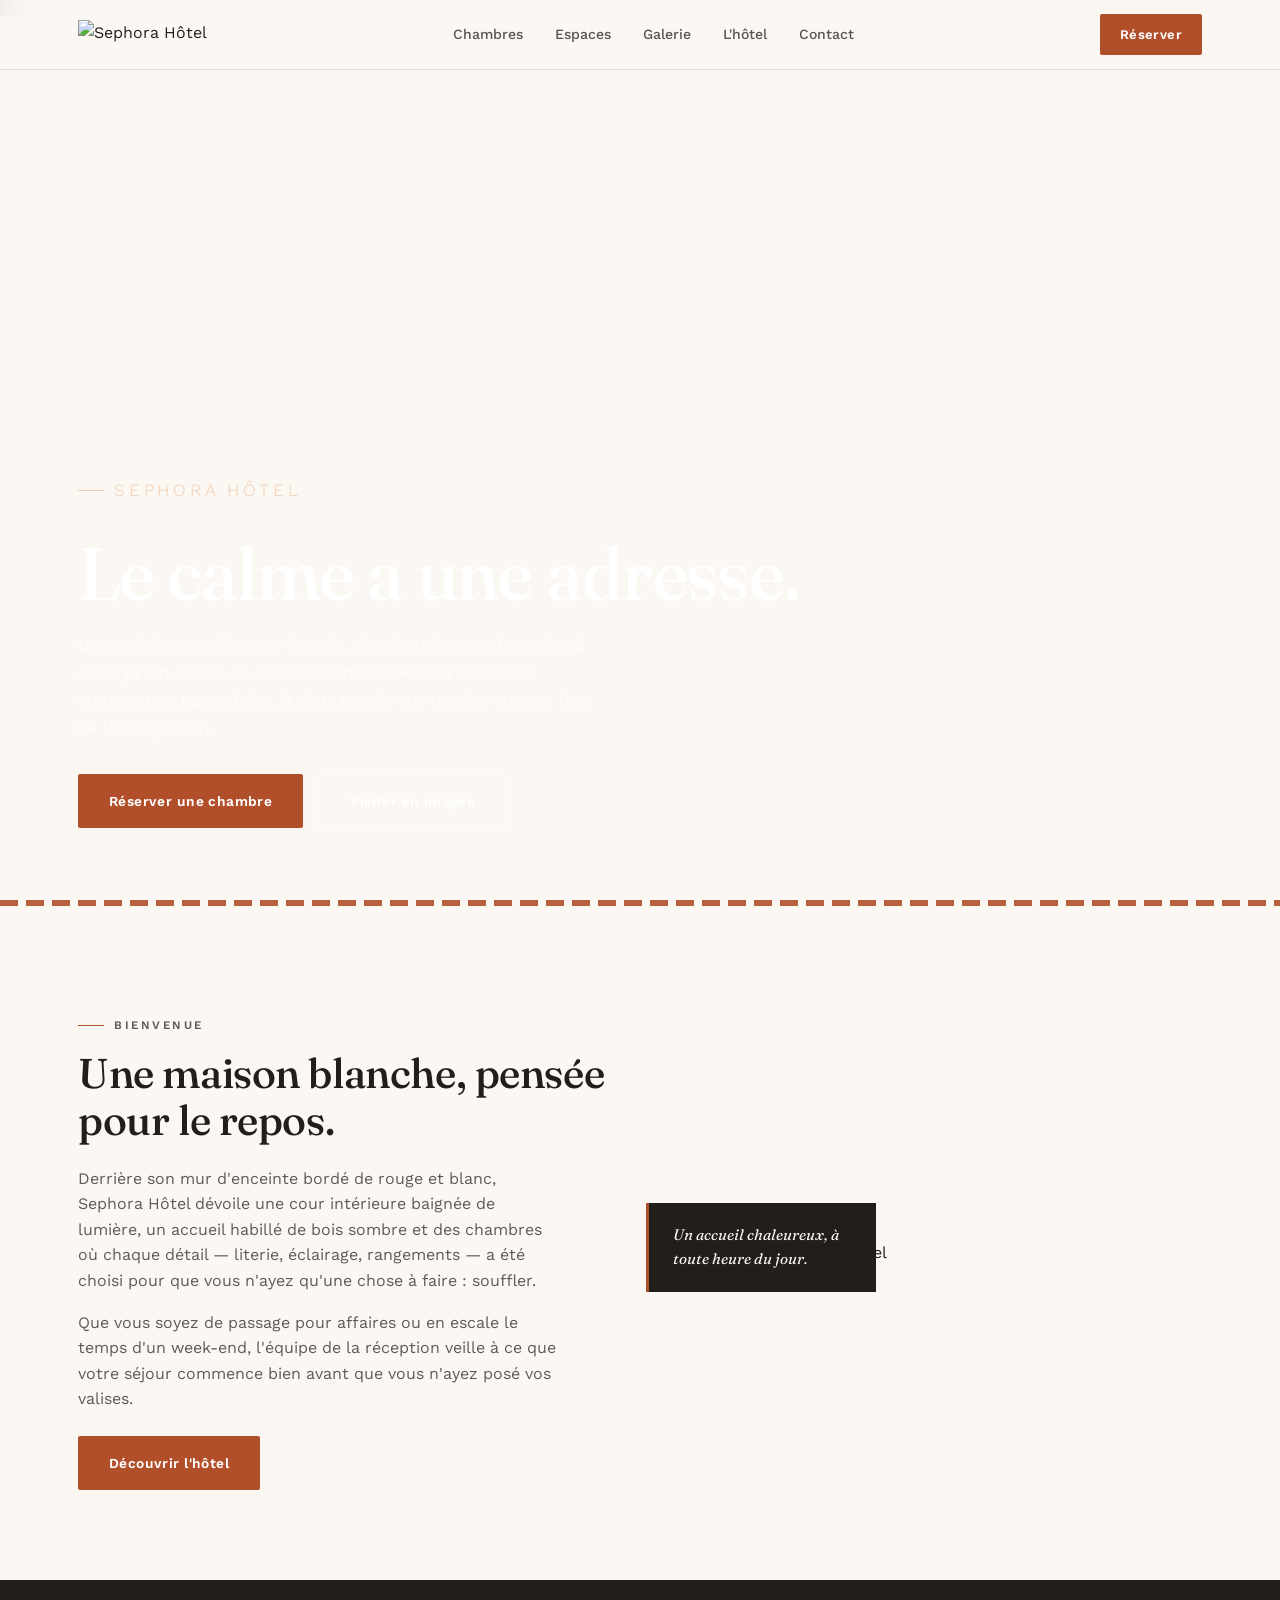
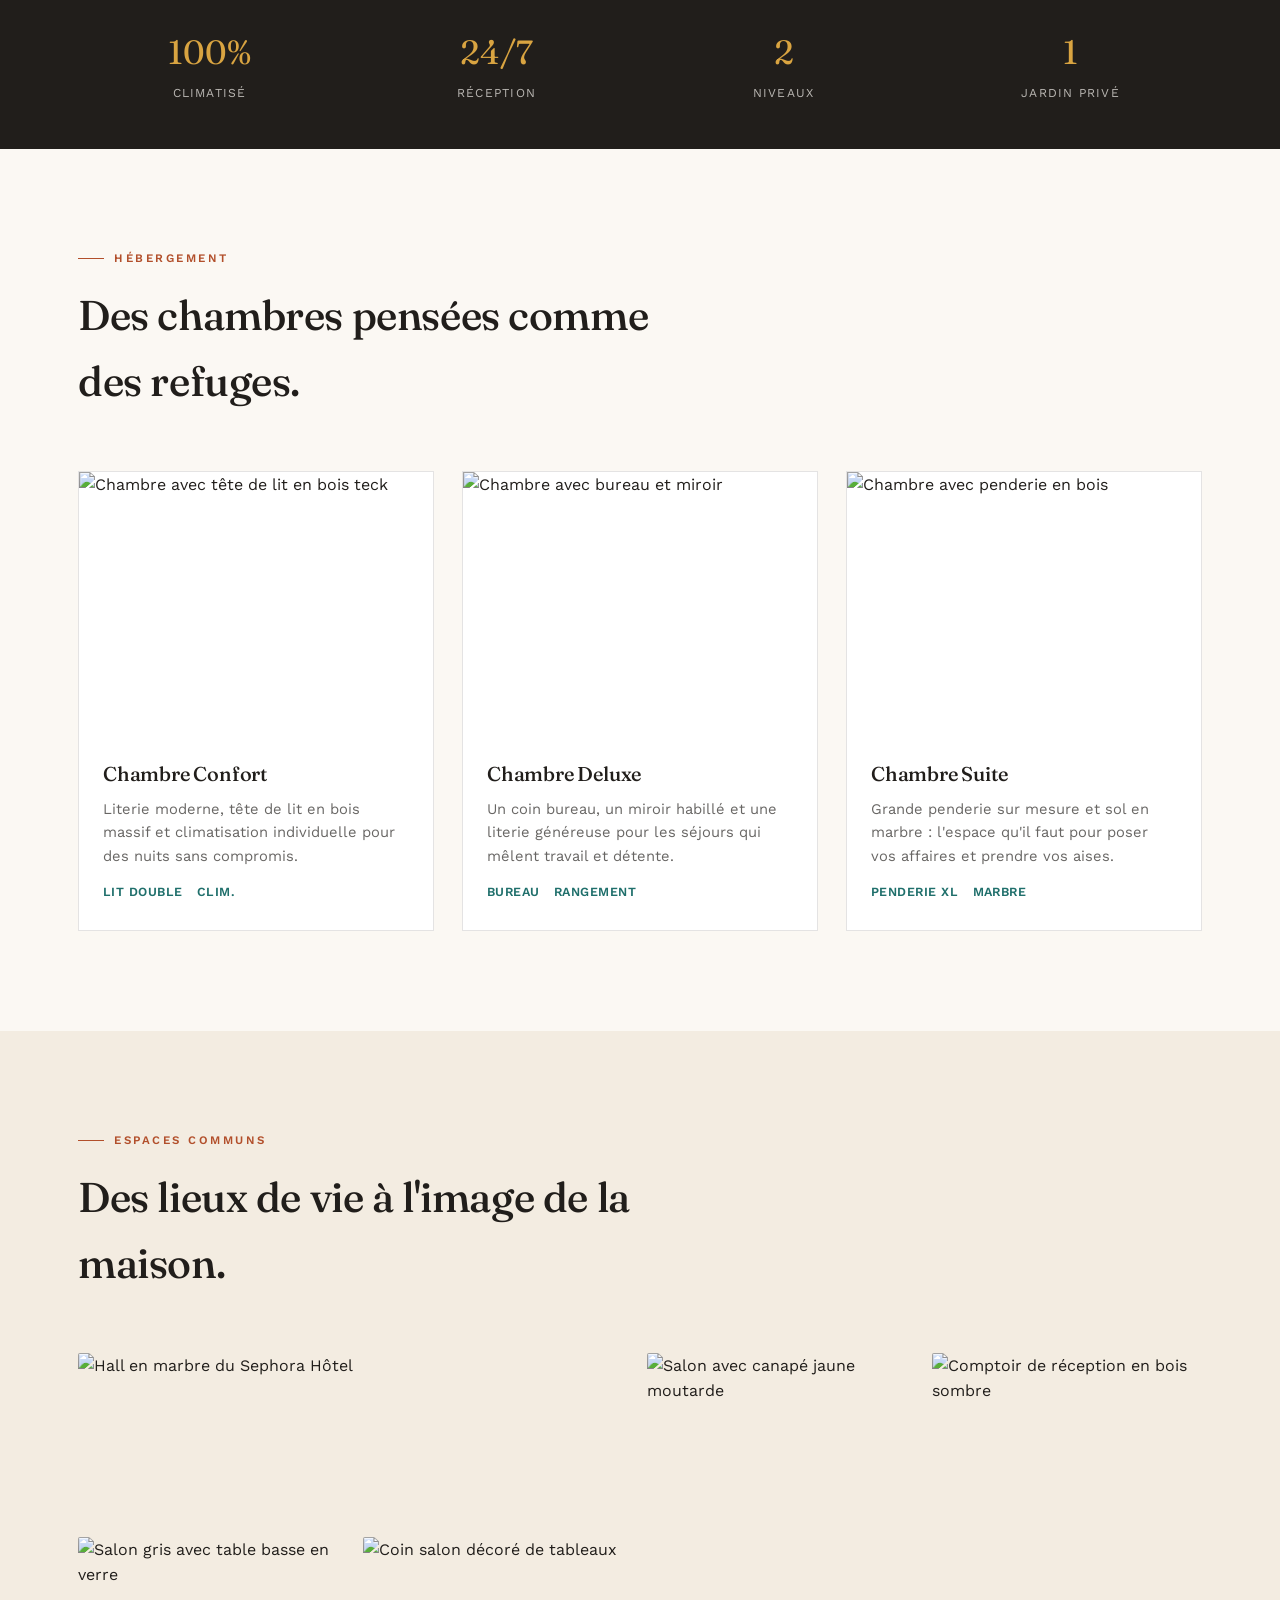
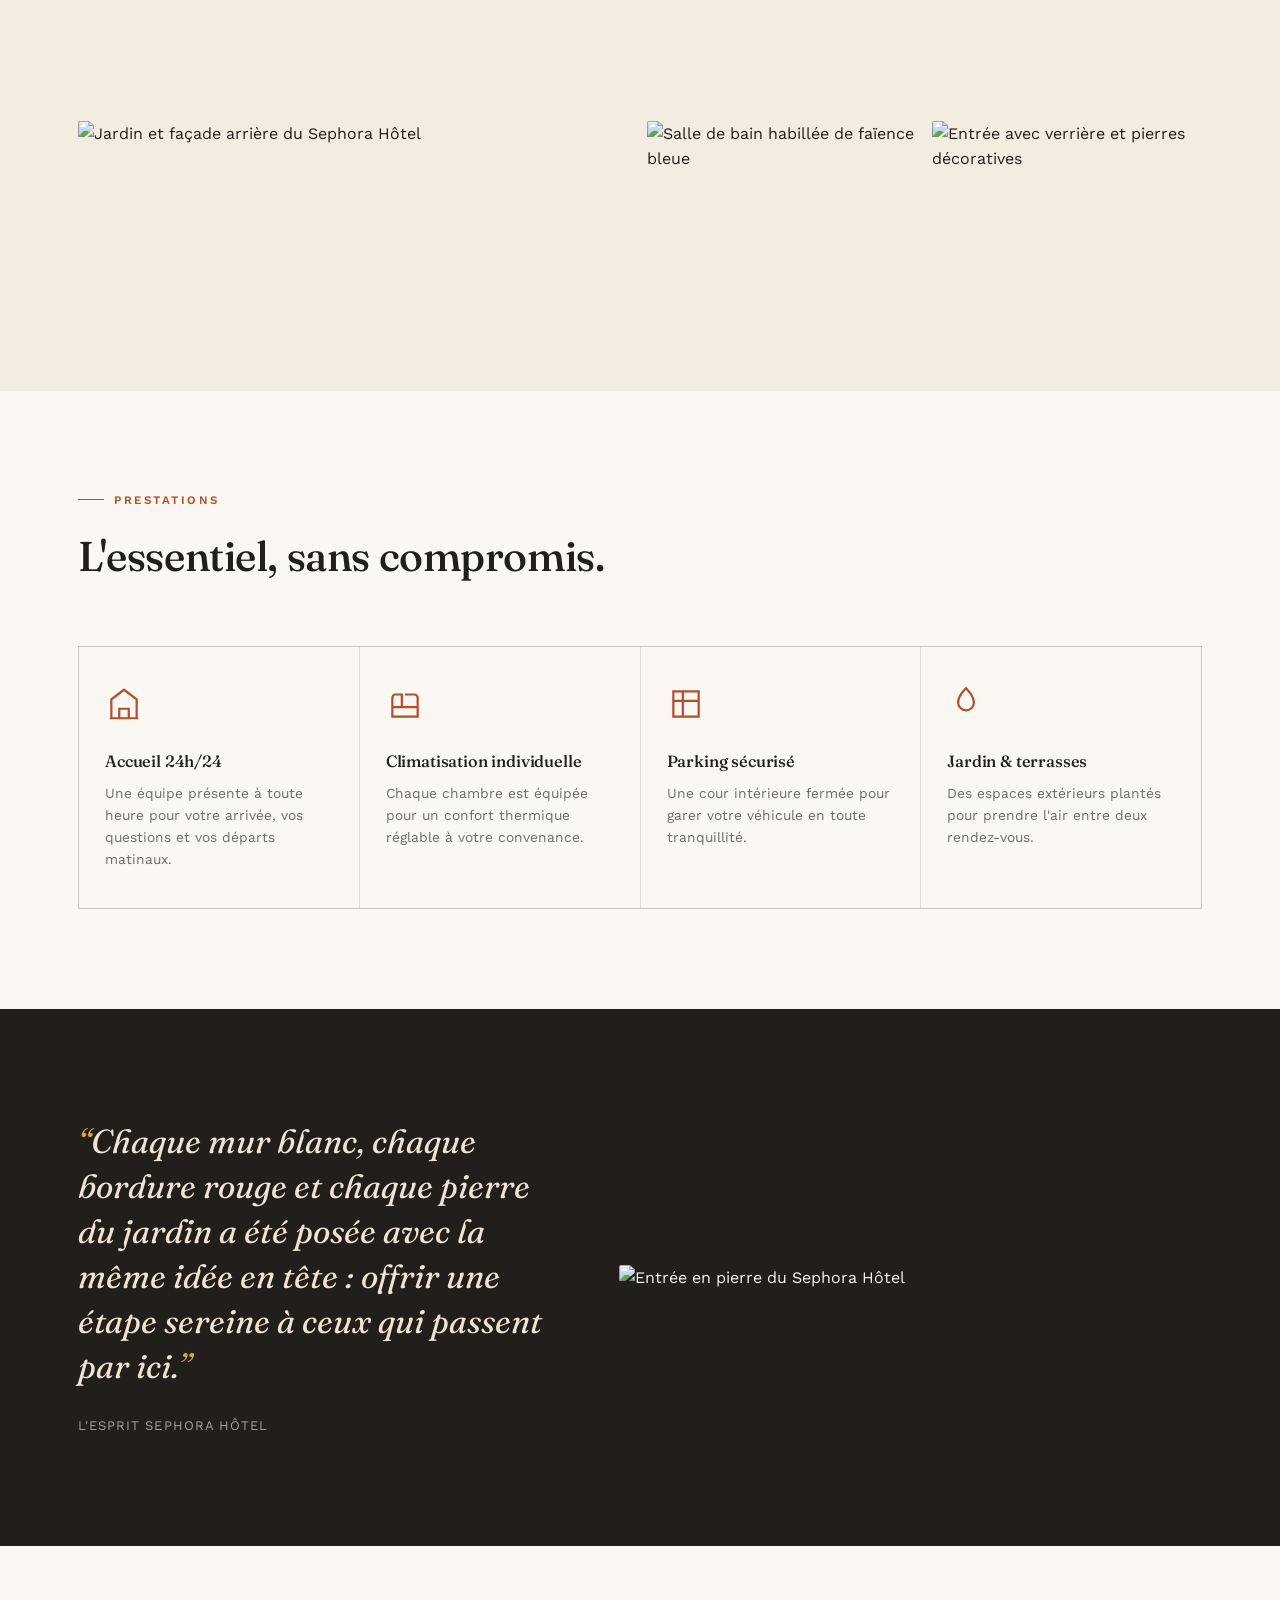
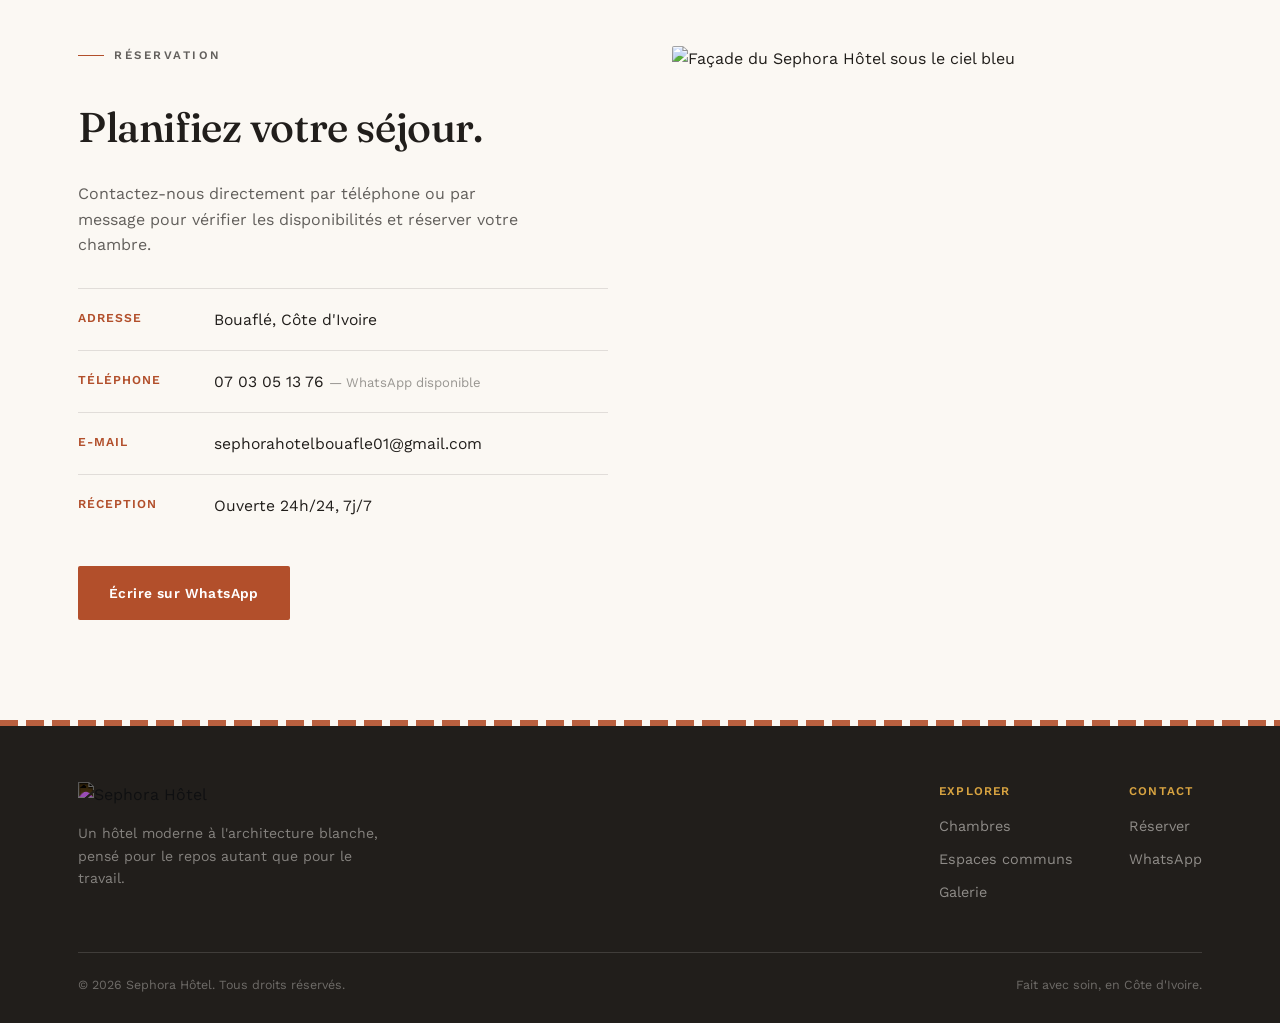
==== index.html @ cec67704 "Add files via upload" ====
<!DOCTYPE html>
<html lang="fr">
<head>
<meta charset="UTF-8">
<meta name="viewport" content="width=device-width, initial-scale=1.0">
<title>Sephora Hôtel — Un havre de calme en Côte d'Ivoire</title>
<meta name="description" content="Sephora Hôtel : chambres confortables, espaces communs élégants et jardin paisible. Réservez votre séjour dans un cadre moderne et chaleureux.">
<link rel="preconnect" href="https://fonts.googleapis.com">
<link rel="preconnect" href="https://fonts.gstatic.com" crossorigin>
<link href="https://fonts.googleapis.com/css2?family=Fraunces:ital,opsz,wght@0,9..144,400;0,9..144,500;0,9..144,600;1,9..144,500&family=Work+Sans:wght@300;400;500;600&display=swap" rel="stylesheet">
<style>
  :root{
    --cream:#FBF8F3;
    --ink:#211E1B;
    --brick:#B24F2B;
    --brick-dark:#8F3E20;
    --teak:#9C6B3E;
    --teal:#1F6F6B;
    --gold:#D9A441;
    --line:rgba(33,30,27,0.12);
    --max:1180px;
  }
  *{box-sizing:border-box;margin:0;padding:0;}
  html{scroll-behavior:smooth;}
  body{
    font-family:'Work Sans',sans-serif;
    background:var(--cream);
    color:var(--ink);
    font-weight:400;
    line-height:1.6;
    -webkit-font-smoothing:antialiased;
  }
  img{max-width:100%;display:block;}
  h1,h2,h3,.serif{
    font-family:'Fraunces',serif;
    font-weight:500;
    letter-spacing:-0.01em;
  }
  a{color:inherit;text-decoration:none;}
  .wrap{max-width:var(--max);margin:0 auto;padding:0 28px;}
  .eyebrow{
    font-size:0.72rem;
    letter-spacing:0.22em;
    text-transform:uppercase;
    color:var(--brick);
    font-weight:600;
    display:flex;
    align-items:center;
    gap:10px;
  }
  .eyebrow::before{
    content:"";
    width:26px;height:1px;background:var(--brick);
    display:inline-block;
  }

  /* Curb stripe motif — echoes the red/white bordered pathways on the property */
  .curb-rule{
    height:6px;
    background:repeating-linear-gradient(90deg,var(--brick) 0 18px, var(--cream) 18px 22px, transparent 22px 26px);
    opacity:0.9;
  }

  /* ---------- NAV ---------- */
  header{
    position:fixed;top:0;left:0;right:0;z-index:100;
    background:rgba(251,248,243,0.92);
    backdrop-filter:blur(8px);
    border-bottom:1px solid var(--line);
  }
  nav{
    max-width:var(--max);margin:0 auto;padding:14px 28px;
    display:flex;align-items:center;justify-content:space-between;
  }
  .logo-mark{height:30px;}
  .nav-links{display:flex;gap:32px;font-size:0.88rem;font-weight:500;}
  .nav-links a{opacity:0.75;transition:opacity .2s;}
  .nav-links a:hover{opacity:1;}
  .nav-cta{
    background:var(--brick);color:#fff;padding:10px 20px;
    border-radius:2px;font-size:0.82rem;font-weight:600;
    letter-spacing:0.03em;
  }
  .nav-toggle{display:none;background:none;border:none;font-size:1.6rem;color:var(--ink);cursor:pointer;}

  /* ---------- HERO ---------- */
  .hero{
    position:relative;
    height:100vh;
    min-height:640px;
    display:flex;
    align-items:flex-end;
    color:#fff;
    overflow:hidden;
  }
  .hero img{
    position:absolute;inset:0;width:100%;height:100%;object-fit:cover;
    filter:brightness(0.62);
  }
  .hero-content{
    position:relative;z-index:2;
    max-width:var(--max);margin:0 auto;padding:0 28px 72px;
    width:100%;
  }
  .hero .eyebrow{color:#F1C9A8;}
  .hero .eyebrow::before{background:#F1C9A8;}
  .hero h1{
    font-size:clamp(2.6rem,6vw,4.6rem);
    line-height:1.02;
    margin:18px 0 20px;
    max-width:820px;
  }
  .hero p{
    font-size:1.08rem;
    max-width:520px;
    opacity:0.92;
    margin-bottom:32px;
    font-weight:300;
  }
  .hero-actions{display:flex;gap:16px;flex-wrap:wrap;}
  .btn{
    display:inline-block;padding:15px 30px;
    font-size:0.86rem;font-weight:600;letter-spacing:0.03em;
    border-radius:2px;transition:all .25s;
    border:1px solid transparent;
  }
  .btn-primary{background:var(--brick);color:#fff;}
  .btn-primary:hover{background:var(--brick-dark);}
  .btn-ghost{border-color:rgba(255,255,255,0.55);color:#fff;}
  .btn-ghost:hover{background:rgba(255,255,255,0.12);}

  /* ---------- INTRO ---------- */
  .intro{
    padding:110px 0 90px;
  }
  .intro-grid{
    display:grid;grid-template-columns:1fr 1fr;gap:64px;align-items:center;
  }
  .intro h2{font-size:clamp(1.9rem,3.4vw,2.6rem);margin:16px 0 22px;line-height:1.12;}
  .intro p{color:rgba(33,30,27,0.72);margin-bottom:16px;max-width:480px;}
  .intro-figure{position:relative;}
  .intro-figure img{border-radius:2px;}
  .intro-figure .tag{
    position:absolute;bottom:-26px;left:-26px;
    background:var(--ink);color:var(--cream);
    padding:20px 24px;max-width:230px;
    font-family:'Fraunces',serif;font-size:0.95rem;font-style:italic;
    border-left:3px solid var(--brick);
  }

  /* ---------- STATS STRIP ---------- */
  .stats{
    background:var(--ink);color:var(--cream);
    padding:46px 0;
  }
  .stats-grid{
    display:grid;grid-template-columns:repeat(4,1fr);gap:24px;text-align:center;
  }
  .stats-grid div .num{
    font-family:'Fraunces',serif;font-size:2.1rem;color:var(--gold);
  }
  .stats-grid div .lbl{
    font-size:0.76rem;letter-spacing:0.1em;text-transform:uppercase;
    opacity:0.7;margin-top:4px;
  }

  /* ---------- SECTION HEADS ---------- */
  .section{padding:100px 0;}
  .section-head{
    max-width:640px;margin-bottom:56px;
  }
  .section-head h2{
    font-size:clamp(1.9rem,3.4vw,2.6rem);
    margin-top:14px;
  }
  .section-alt{background:#F3ECE1;}

  /* ---------- ROOMS ---------- */
  .room-cards{
    display:grid;grid-template-columns:repeat(3,1fr);gap:28px;
  }
  .room-card{
    background:#fff;
    border:1px solid var(--line);
  }
  .room-card figure{overflow:hidden;height:260px;}
  .room-card img{width:100%;height:100%;object-fit:cover;transition:transform .5s;}
  .room-card:hover img{transform:scale(1.06);}
  .room-card .body{padding:26px 24px 28px;}
  .room-card h3{font-size:1.25rem;margin-bottom:8px;}
  .room-card p{font-size:0.92rem;color:rgba(33,30,27,0.68);margin-bottom:14px;}
  .room-card .meta{
    display:flex;gap:14px;font-size:0.78rem;letter-spacing:0.04em;
    text-transform:uppercase;color:var(--teal);font-weight:600;
  }

  /* ---------- GALLERY (masonry-ish) ---------- */
  .gallery{
    display:grid;
    grid-template-columns:repeat(4,1fr);
    grid-auto-rows:170px;
    gap:14px;
  }
  .gallery a{display:block;height:100%;overflow:hidden;border-radius:2px;}
  .gallery img{width:100%;height:100%;object-fit:cover;transition:transform .5s;}
  .gallery a:hover img{transform:scale(1.08);}
  .g-tall{grid-row:span 2;}
  .g-wide{grid-column:span 2;}

  /* ---------- AMENITIES ---------- */
  .amenities{
    display:grid;grid-template-columns:repeat(4,1fr);gap:1px;
    background:var(--line);
    border:1px solid var(--line);
  }
  .amenity{
    background:var(--cream);
    padding:38px 26px;
  }
  .amenity .icon{
    width:38px;height:38px;margin-bottom:18px;
    stroke:var(--brick);fill:none;stroke-width:1.4;
  }
  .amenity h3{font-size:1.02rem;margin-bottom:8px;font-weight:500;}
  .amenity p{font-size:0.86rem;color:rgba(33,30,27,0.65);}

  /* ---------- QUOTE / STORY ---------- */
  .story{
    padding:110px 0;
    background:var(--ink);
    color:var(--cream);
  }
  .story-grid{
    display:grid;grid-template-columns:0.9fr 1.1fr;gap:64px;align-items:center;
  }
  .story blockquote{
    font-family:'Fraunces',serif;font-style:italic;
    font-size:clamp(1.5rem,2.6vw,2.1rem);line-height:1.35;
    color:#F1E3D3;
  }
  .story blockquote::before{content:"“";color:var(--gold);}
  .story blockquote::after{content:"”";color:var(--gold);}
  .story figure img{border-radius:2px;}
  .story cite{
    display:block;margin-top:26px;font-style:normal;
    font-family:'Work Sans',sans-serif;font-size:0.82rem;
    letter-spacing:0.08em;text-transform:uppercase;opacity:0.6;
  }

  /* ---------- LOCATION / CONTACT ---------- */
  .contact{
    display:grid;grid-template-columns:1fr 1fr;gap:64px;
  }
  .contact-info h2{font-size:clamp(1.9rem,3.4vw,2.6rem);margin:14px 0 20px;}
  .contact-info p{color:rgba(33,30,27,0.7);margin-bottom:30px;max-width:440px;}
  .info-row{
    display:flex;gap:16px;padding:18px 0;border-top:1px solid var(--line);
  }
  .info-row:last-child{border-bottom:1px solid var(--line);}
  .info-row .k{
    width:120px;flex-shrink:0;font-size:0.76rem;letter-spacing:0.08em;
    text-transform:uppercase;color:var(--brick);font-weight:600;padding-top:2px;
  }
  .info-row .v{font-size:0.98rem;}
  .info-row .v .muted{color:rgba(33,30,27,0.45);font-size:0.82rem;}
  .contact-figure{position:relative;}
  .contact-figure img{border-radius:2px;height:100%;object-fit:cover;}

  /* ---------- FOOTER ---------- */
  footer{
    background:var(--ink);color:rgba(251,248,243,0.7);
    padding:56px 0 28px;
  }
  .footer-top{
    display:flex;justify-content:space-between;align-items:flex-start;
    flex-wrap:wrap;gap:30px;padding-bottom:38px;border-bottom:1px solid rgba(251,248,243,0.14);
  }
  .footer-top .logo-mark{height:26px;filter:invert(1);opacity:0.9;margin-bottom:14px;}
  .footer-top p{max-width:300px;font-size:0.88rem;opacity:0.65;}
  .footer-links{display:flex;gap:56px;flex-wrap:wrap;}
  .footer-links h4{
    font-size:0.74rem;letter-spacing:0.1em;text-transform:uppercase;
    color:var(--gold);margin-bottom:14px;font-weight:600;
  }
  .footer-links a{display:block;font-size:0.9rem;opacity:0.72;margin-bottom:10px;}
  .footer-bottom{
    display:flex;justify-content:space-between;padding-top:22px;
    font-size:0.78rem;opacity:0.5;flex-wrap:wrap;gap:10px;
  }

  /* ---------- RESPONSIVE ---------- */
  @media (max-width:900px){
    .nav-links{display:none;}
    .nav-toggle{display:block;}
    .intro-grid,.story-grid,.contact{grid-template-columns:1fr;}
    .intro-figure{order:-1;}
    .stats-grid{grid-template-columns:repeat(2,1fr);row-gap:28px;}
    .room-cards{grid-template-columns:1fr;}
    .amenities{grid-template-columns:repeat(2,1fr);}
    .gallery{grid-template-columns:repeat(2,1fr);grid-auto-rows:150px;}
    .g-wide{grid-column:span 2;}
    .intro-figure .tag{position:static;margin-top:16px;max-width:100%;}
    .section{padding:70px 0;}
    .intro{padding:80px 0 60px;}
  }
  @media (max-width:520px){
    .hero{min-height:560px;}
    .hero-content{padding-bottom:48px;}
    .footer-top{flex-direction:column;}
  }
</style>
</head>
<body>

<header>
  <nav>
    <a href="#top"><img src="images/logo.png" alt="Sephora Hôtel" class="logo-mark"></a>
    <div class="nav-links">
      <a href="#chambres">Chambres</a>
      <a href="#espaces">Espaces</a>
      <a href="#galerie">Galerie</a>
      <a href="#hotel">L'hôtel</a>
      <a href="#contact">Contact</a>
    </div>
    <a href="#contact" class="nav-cta">Réserver</a>
  </nav>
</header>

<div id="top"></div>

<!-- HERO -->
<section class="hero">
  <img src="images/hero-facade.jpg" alt="Façade du Sephora Hôtel">
  <div class="hero-content">
    <p class="eyebrow">Sephora Hôtel</p>
    <h1>Le calme a une adresse.</h1>
    <p>Une architecture blanche épurée, des chambres en bois chaud et un jardin planté de cactus : Sephora Hôtel a été pensé comme une parenthèse, à deux pas de vos rendez-vous et loin de leur agitation.</p>
    <div class="hero-actions">
      <a href="#contact" class="btn btn-primary">Réserver une chambre</a>
      <a href="#galerie" class="btn btn-ghost">Visiter en images</a>
    </div>
  </div>
</section>
<div class="curb-rule"></div>

<!-- INTRO -->
<section class="intro">
  <div class="wrap intro-grid">
    <div>
      <p class="eyebrow">Bienvenue</p>
      <h2>Une maison blanche, pensée pour le repos.</h2>
      <p>Derrière son mur d'enceinte bordé de rouge et blanc, Sephora Hôtel dévoile une cour intérieure baignée de lumière, un accueil habillé de bois sombre et des chambres où chaque détail — literie, éclairage, rangements — a été choisi pour que vous n'ayez qu'une chose à faire : souffler.</p>
      <p>Que vous soyez de passage pour affaires ou en escale le temps d'un week-end, l'équipe de la réception veille à ce que votre séjour commence bien avant que vous n'ayez posé vos valises.</p>
      <a href="#hotel" class="btn btn-primary" style="margin-top:8px;">Découvrir l'hôtel</a>
    </div>
    <div class="intro-figure">
      <img src="images/reception-clocks.jpg" alt="Accueil du Sephora Hôtel">
      <div class="tag">Un accueil chaleureux, à toute heure du jour.</div>
    </div>
  </div>
</section>

<!-- STATS -->
<div class="stats">
  <div class="wrap stats-grid">
    <div><div class="num">100%</div><div class="lbl">Climatisé</div></div>
    <div><div class="num">24/7</div><div class="lbl">Réception</div></div>
    <div><div class="num">2</div><div class="lbl">Niveaux</div></div>
    <div><div class="num">1</div><div class="lbl">Jardin privé</div></div>
  </div>
</div>

<!-- ROOMS -->
<section class="section" id="chambres">
  <div class="wrap">
    <div class="section-head">
      <p class="eyebrow">Hébergement</p>
      <h2>Des chambres pensées comme des refuges.</h2>
    </div>
    <div class="room-cards">
      <div class="room-card">
        <figure><img src="images/room-bed-teak.jpg" alt="Chambre avec tête de lit en bois teck"></figure>
        <div class="body">
          <h3>Chambre Confort</h3>
          <p>Literie moderne, tête de lit en bois massif et climatisation individuelle pour des nuits sans compromis.</p>
          <div class="meta"><span>Lit double</span><span>Clim.</span></div>
        </div>
      </div>
      <div class="room-card">
        <figure><img src="images/room-green-bed.jpg" alt="Chambre avec bureau et miroir"></figure>
        <div class="body">
          <h3>Chambre Deluxe</h3>
          <p>Un coin bureau, un miroir habillé et une literie généreuse pour les séjours qui mêlent travail et détente.</p>
          <div class="meta"><span>Bureau</span><span>Rangement</span></div>
        </div>
      </div>
      <div class="room-card">
        <figure><img src="images/room-wardrobe.jpg" alt="Chambre avec penderie en bois"></figure>
        <div class="body">
          <h3>Chambre Suite</h3>
          <p>Grande penderie sur mesure et sol en marbre : l'espace qu'il faut pour poser vos affaires et prendre vos aises.</p>
          <div class="meta"><span>Penderie XL</span><span>Marbre</span></div>
        </div>
      </div>
    </div>
  </div>
</section>

<!-- SPACES / GALLERY -->
<section class="section section-alt" id="espaces">
  <div class="wrap">
    <div class="section-head">
      <p class="eyebrow">Espaces communs</p>
      <h2>Des lieux de vie à l'image de la maison.</h2>
    </div>
    <div class="gallery" id="galerie">
      <a href="images/lobby-marble-tv.jpg" class="g-wide"><img src="images/lobby-marble-tv.jpg" alt="Hall en marbre du Sephora Hôtel"></a>
      <a href="images/lounge-color.jpg"><img src="images/lounge-color.jpg" alt="Salon avec canapé jaune moutarde"></a>
      <a href="images/reception-dark-wood.jpg" class="g-tall"><img src="images/reception-dark-wood.jpg" alt="Comptoir de réception en bois sombre"></a>
      <a href="images/lounge-gray.jpg"><img src="images/lounge-gray.jpg" alt="Salon gris avec table basse en verre"></a>
      <a href="images/lounge-paintings.jpg"><img src="images/lounge-paintings.jpg" alt="Coin salon décoré de tableaux"></a>
      <a href="images/garden-side.jpg" class="g-wide"><img src="images/garden-side.jpg" alt="Jardin et façade arrière du Sephora Hôtel"></a>
      <a href="images/bathroom.jpg"><img src="images/bathroom.jpg" alt="Salle de bain habillée de faïence bleue"></a>
      <a href="images/room-entrance-glass.jpg"><img src="images/room-entrance-glass.jpg" alt="Entrée avec verrière et pierres décoratives"></a>
    </div>
  </div>
</section>

<!-- AMENITIES -->
<section class="section" id="hotel">
  <div class="wrap">
    <div class="section-head">
      <p class="eyebrow">Prestations</p>
      <h2>L'essentiel, sans compromis.</h2>
    </div>
    <div class="amenities">
      <div class="amenity">
        <svg class="icon" viewBox="0 0 24 24"><path d="M3 21h18M4 21V9l8-6 8 6v12M9 21v-6h6v6"/></svg>
        <h3>Accueil 24h/24</h3>
        <p>Une équipe présente à toute heure pour votre arrivée, vos questions et vos départs matinaux.</p>
      </div>
      <div class="amenity">
        <svg class="icon" viewBox="0 0 24 24"><path d="M4 14h16v6H4zM4 14V8a2 2 0 012-2h4v8M12 6h6a2 2 0 012 2v6"/></svg>
        <h3>Climatisation individuelle</h3>
        <p>Chaque chambre est équipée pour un confort thermique réglable à votre convenance.</p>
      </div>
      <div class="amenity">
        <svg class="icon" viewBox="0 0 24 24"><path d="M4 4h16v16H4zM4 10h16M10 4v16"/></svg>
        <h3>Parking sécurisé</h3>
        <p>Une cour intérieure fermée pour garer votre véhicule en toute tranquillité.</p>
      </div>
      <div class="amenity">
        <svg class="icon" viewBox="0 0 24 24"><path d="M12 2c3 3 5 6 5 9a5 5 0 01-10 0c0-3 2-6 5-9z"/></svg>
        <h3>Jardin & terrasses</h3>
        <p>Des espaces extérieurs plantés pour prendre l'air entre deux rendez-vous.</p>
      </div>
    </div>
  </div>
</section>

<!-- STORY / QUOTE -->
<section class="story">
  <div class="wrap story-grid">
    <div>
      <blockquote>Chaque mur blanc, chaque bordure rouge et chaque pierre du jardin a été posée avec la même idée en tête : offrir une étape sereine à ceux qui passent par ici.</blockquote>
      <cite>L'esprit Sephora Hôtel</cite>
    </div>
    <figure>
      <img src="images/exterior-close.jpg" alt="Entrée en pierre du Sephora Hôtel">
    </figure>
  </div>
</section>

<!-- CONTACT -->
<section class="section" id="contact">
  <div class="wrap contact">
    <div class="contact-info">
      <p class="eyebrow">Réservation</p>
      <h2>Planifiez votre séjour.</h2>
      <p>Contactez-nous directement par téléphone ou par message pour vérifier les disponibilités et réserver votre chambre.</p>
      <div class="info-row">
        <div class="k">Adresse</div>
        <div class="v">Bouaflé, Côte d'Ivoire</div>
      </div>
      <div class="info-row">
        <div class="k">Téléphone</div>
        <div class="v">07 03 05 13 76 <span class="muted">— WhatsApp disponible</span></div>
      </div>
      <div class="info-row">
        <div class="k">E-mail</div>
        <div class="v">sephorahotelbouafle01@gmail.com</div>
      </div>
      <div class="info-row">
        <div class="k">Réception</div>
        <div class="v">Ouverte 24h/24, 7j/7</div>
      </div>
      <a href="https://wa.me/2250703051376" class="btn btn-primary" style="margin-top:30px;" target="_blank" rel="noopener">Écrire sur WhatsApp</a>
    </div>
    <div class="contact-figure">
      <img src="images/exterior-blue-sky.jpg" alt="Façade du Sephora Hôtel sous le ciel bleu">
    </div>
  </div>
</section>

<div class="curb-rule"></div>

<!-- FOOTER -->
<footer>
  <div class="wrap">
    <div class="footer-top">
      <div>
        <img src="images/logo.png" alt="Sephora Hôtel" class="logo-mark">
        <p>Un hôtel moderne à l'architecture blanche, pensé pour le repos autant que pour le travail.</p>
      </div>
      <div class="footer-links">
        <div>
          <h4>Explorer</h4>
          <a href="#chambres">Chambres</a>
          <a href="#espaces">Espaces communs</a>
          <a href="#galerie">Galerie</a>
        </div>
        <div>
          <h4>Contact</h4>
          <a href="#contact">Réserver</a>
          <a href="https://wa.me/2250703051376" target="_blank" rel="noopener">WhatsApp</a>
        </div>
      </div>
    </div>
    <div class="footer-bottom">
      <span>© 2026 Sephora Hôtel. Tous droits réservés.</span>
      <span>Fait avec soin, en Côte d'Ivoire.</span>
    </div>
  </div>
</footer>

</body>
</html>
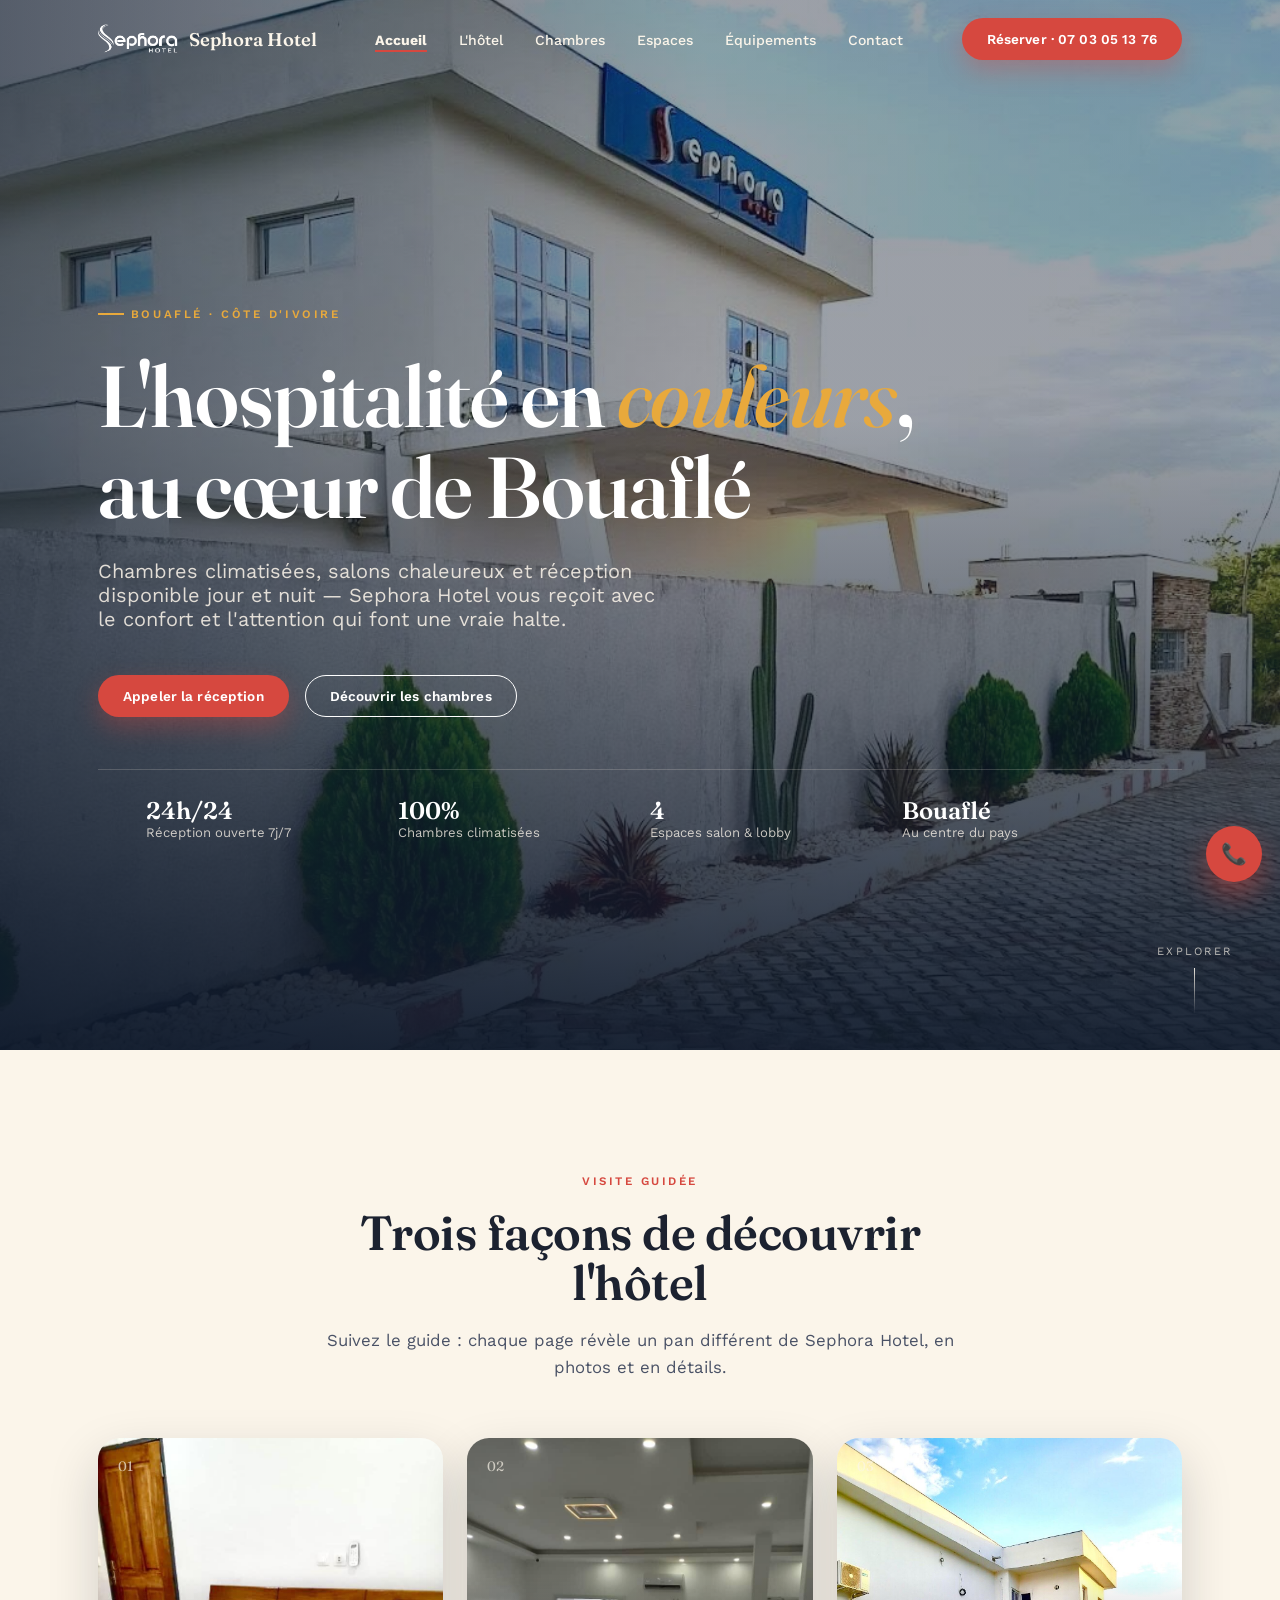
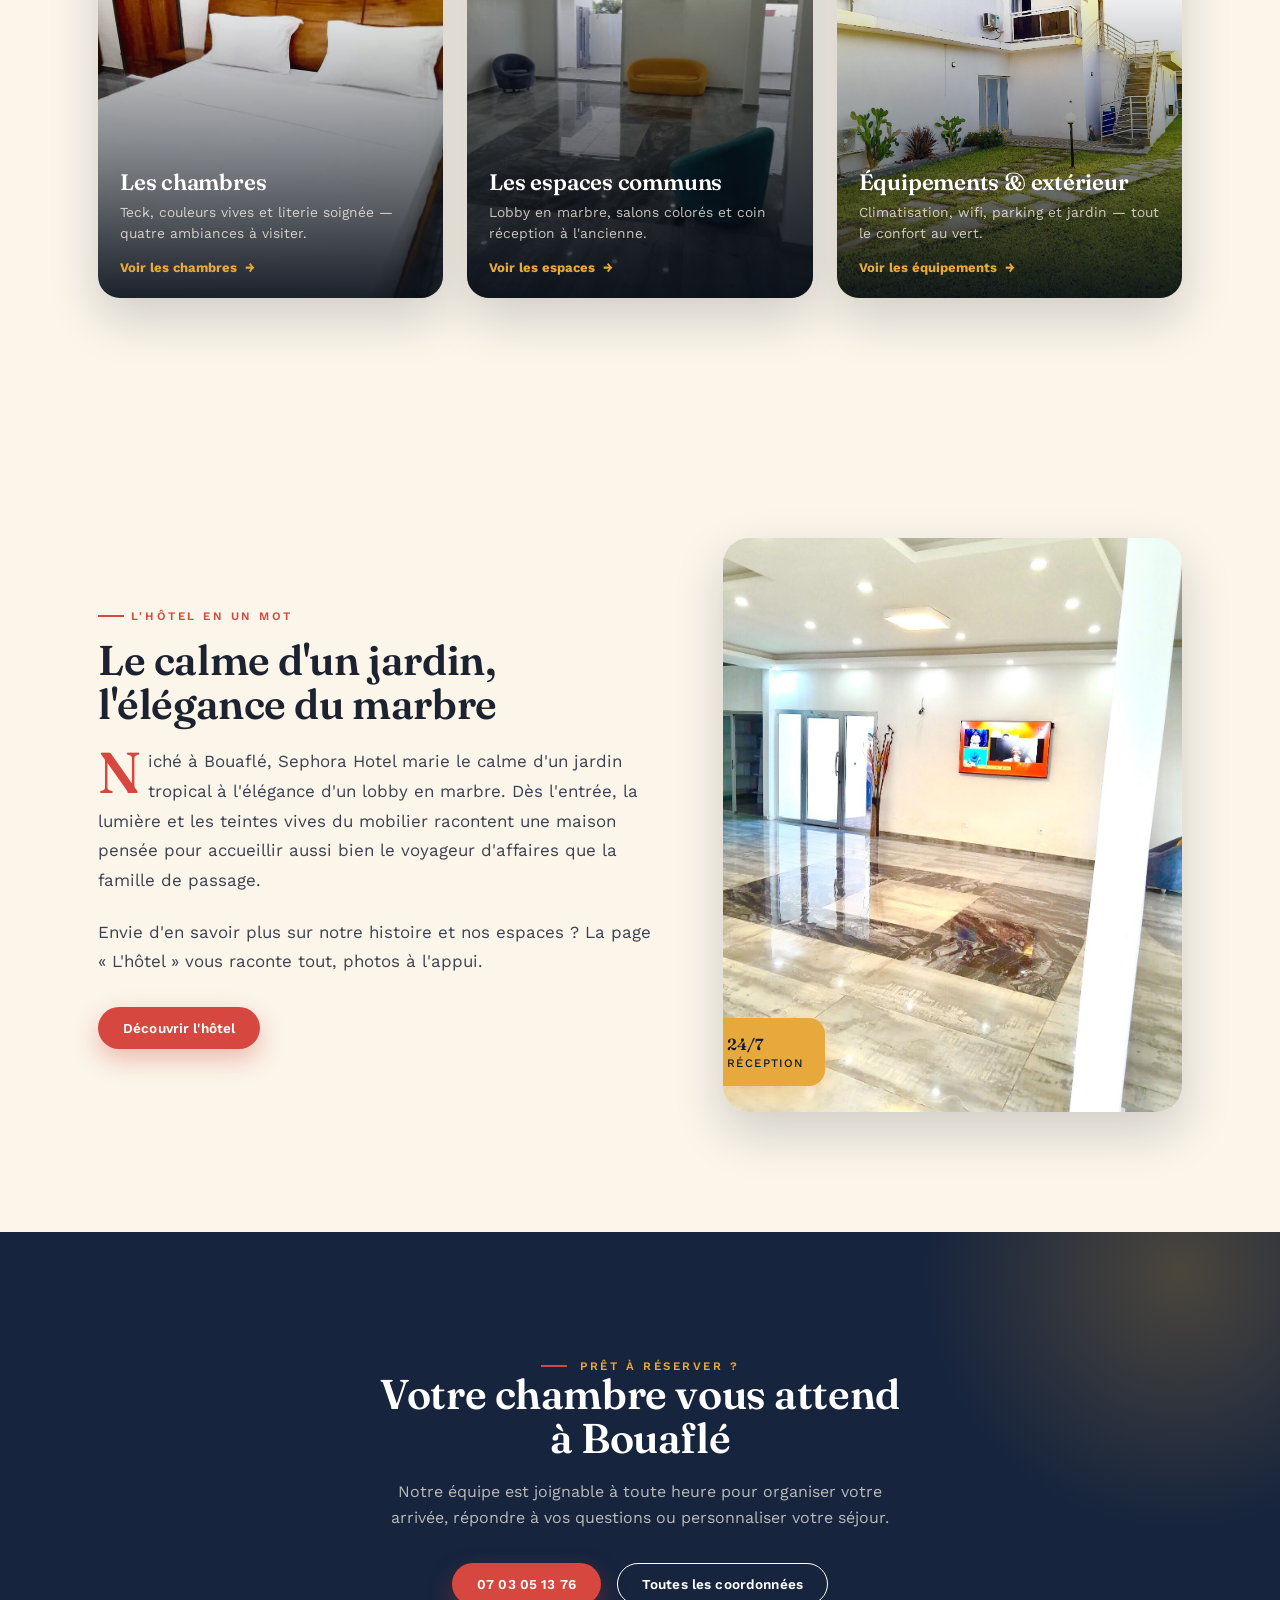
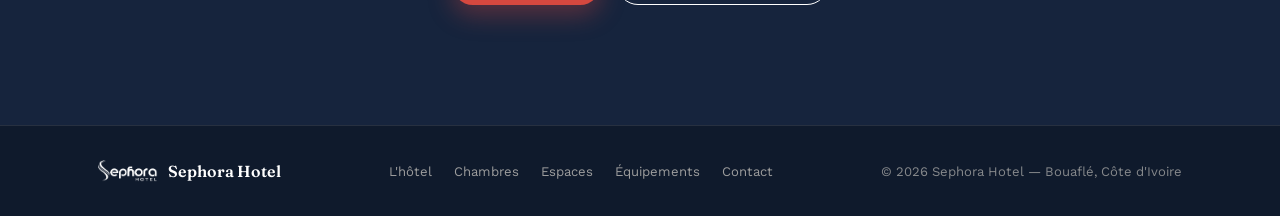
==== commit cdc9a881: "Add files via upload" ====
--- a/index.html
+++ b/index.html
@@ -3,535 +3,136 @@
 <head>
 <meta charset="UTF-8">
 <meta name="viewport" content="width=device-width, initial-scale=1.0">
-<title>Sephora Hôtel — Un havre de calme en Côte d'Ivoire</title>
-<meta name="description" content="Sephora Hôtel : chambres confortables, espaces communs élégants et jardin paisible. Réservez votre séjour dans un cadre moderne et chaleureux.">
+<title>Sephora Hotel — Bouaflé, Côte d'Ivoire</title>
+<meta name="description" content="Sephora Hotel à Bouaflé : chambres climatisées, salons colorés, réception ouverte 24h/24. Réservez votre séjour au cœur de la Côte d'Ivoire.">
 <link rel="preconnect" href="https://fonts.googleapis.com">
 <link rel="preconnect" href="https://fonts.gstatic.com" crossorigin>
-<link href="https://fonts.googleapis.com/css2?family=Fraunces:ital,opsz,wght@0,9..144,400;0,9..144,500;0,9..144,600;1,9..144,500&family=Work+Sans:wght@300;400;500;600&display=swap" rel="stylesheet">
-<style>
-  :root{
-    --cream:#FBF8F3;
-    --ink:#211E1B;
-    --brick:#B24F2B;
-    --brick-dark:#8F3E20;
-    --teak:#9C6B3E;
-    --teal:#1F6F6B;
-    --gold:#D9A441;
-    --line:rgba(33,30,27,0.12);
-    --max:1180px;
-  }
-  *{box-sizing:border-box;margin:0;padding:0;}
-  html{scroll-behavior:smooth;}
-  body{
-    font-family:'Work Sans',sans-serif;
-    background:var(--cream);
-    color:var(--ink);
-    font-weight:400;
-    line-height:1.6;
-    -webkit-font-smoothing:antialiased;
-  }
-  img{max-width:100%;display:block;}
-  h1,h2,h3,.serif{
-    font-family:'Fraunces',serif;
-    font-weight:500;
-    letter-spacing:-0.01em;
-  }
-  a{color:inherit;text-decoration:none;}
-  .wrap{max-width:var(--max);margin:0 auto;padding:0 28px;}
-  .eyebrow{
-    font-size:0.72rem;
-    letter-spacing:0.22em;
-    text-transform:uppercase;
-    color:var(--brick);
-    font-weight:600;
-    display:flex;
-    align-items:center;
-    gap:10px;
-  }
-  .eyebrow::before{
-    content:"";
-    width:26px;height:1px;background:var(--brick);
-    display:inline-block;
-  }
-
-  /* Curb stripe motif — echoes the red/white bordered pathways on the property */
-  .curb-rule{
-    height:6px;
-    background:repeating-linear-gradient(90deg,var(--brick) 0 18px, var(--cream) 18px 22px, transparent 22px 26px);
-    opacity:0.9;
-  }
-
-  /* ---------- NAV ---------- */
-  header{
-    position:fixed;top:0;left:0;right:0;z-index:100;
-    background:rgba(251,248,243,0.92);
-    backdrop-filter:blur(8px);
-    border-bottom:1px solid var(--line);
-  }
-  nav{
-    max-width:var(--max);margin:0 auto;padding:14px 28px;
-    display:flex;align-items:center;justify-content:space-between;
-  }
-  .logo-mark{height:30px;}
-  .nav-links{display:flex;gap:32px;font-size:0.88rem;font-weight:500;}
-  .nav-links a{opacity:0.75;transition:opacity .2s;}
-  .nav-links a:hover{opacity:1;}
-  .nav-cta{
-    background:var(--brick);color:#fff;padding:10px 20px;
-    border-radius:2px;font-size:0.82rem;font-weight:600;
-    letter-spacing:0.03em;
-  }
-  .nav-toggle{display:none;background:none;border:none;font-size:1.6rem;color:var(--ink);cursor:pointer;}
-
-  /* ---------- HERO ---------- */
-  .hero{
-    position:relative;
-    height:100vh;
-    min-height:640px;
-    display:flex;
-    align-items:flex-end;
-    color:#fff;
-    overflow:hidden;
-  }
-  .hero img{
-    position:absolute;inset:0;width:100%;height:100%;object-fit:cover;
-    filter:brightness(0.62);
-  }
-  .hero-content{
-    position:relative;z-index:2;
-    max-width:var(--max);margin:0 auto;padding:0 28px 72px;
-    width:100%;
-  }
-  .hero .eyebrow{color:#F1C9A8;}
-  .hero .eyebrow::before{background:#F1C9A8;}
-  .hero h1{
-    font-size:clamp(2.6rem,6vw,4.6rem);
-    line-height:1.02;
-    margin:18px 0 20px;
-    max-width:820px;
-  }
-  .hero p{
-    font-size:1.08rem;
-    max-width:520px;
-    opacity:0.92;
-    margin-bottom:32px;
-    font-weight:300;
-  }
-  .hero-actions{display:flex;gap:16px;flex-wrap:wrap;}
-  .btn{
-    display:inline-block;padding:15px 30px;
-    font-size:0.86rem;font-weight:600;letter-spacing:0.03em;
-    border-radius:2px;transition:all .25s;
-    border:1px solid transparent;
-  }
-  .btn-primary{background:var(--brick);color:#fff;}
-  .btn-primary:hover{background:var(--brick-dark);}
-  .btn-ghost{border-color:rgba(255,255,255,0.55);color:#fff;}
-  .btn-ghost:hover{background:rgba(255,255,255,0.12);}
-
-  /* ---------- INTRO ---------- */
-  .intro{
-    padding:110px 0 90px;
-  }
-  .intro-grid{
-    display:grid;grid-template-columns:1fr 1fr;gap:64px;align-items:center;
-  }
-  .intro h2{font-size:clamp(1.9rem,3.4vw,2.6rem);margin:16px 0 22px;line-height:1.12;}
-  .intro p{color:rgba(33,30,27,0.72);margin-bottom:16px;max-width:480px;}
-  .intro-figure{position:relative;}
-  .intro-figure img{border-radius:2px;}
-  .intro-figure .tag{
-    position:absolute;bottom:-26px;left:-26px;
-    background:var(--ink);color:var(--cream);
-    padding:20px 24px;max-width:230px;
-    font-family:'Fraunces',serif;font-size:0.95rem;font-style:italic;
-    border-left:3px solid var(--brick);
-  }
-
-  /* ---------- STATS STRIP ---------- */
-  .stats{
-    background:var(--ink);color:var(--cream);
-    padding:46px 0;
-  }
-  .stats-grid{
-    display:grid;grid-template-columns:repeat(4,1fr);gap:24px;text-align:center;
-  }
-  .stats-grid div .num{
-    font-family:'Fraunces',serif;font-size:2.1rem;color:var(--gold);
-  }
-  .stats-grid div .lbl{
-    font-size:0.76rem;letter-spacing:0.1em;text-transform:uppercase;
-    opacity:0.7;margin-top:4px;
-  }
-
-  /* ---------- SECTION HEADS ---------- */
-  .section{padding:100px 0;}
-  .section-head{
-    max-width:640px;margin-bottom:56px;
-  }
-  .section-head h2{
-    font-size:clamp(1.9rem,3.4vw,2.6rem);
-    margin-top:14px;
-  }
-  .section-alt{background:#F3ECE1;}
-
-  /* ---------- ROOMS ---------- */
-  .room-cards{
-    display:grid;grid-template-columns:repeat(3,1fr);gap:28px;
-  }
-  .room-card{
-    background:#fff;
-    border:1px solid var(--line);
-  }
-  .room-card figure{overflow:hidden;height:260px;}
-  .room-card img{width:100%;height:100%;object-fit:cover;transition:transform .5s;}
-  .room-card:hover img{transform:scale(1.06);}
-  .room-card .body{padding:26px 24px 28px;}
-  .room-card h3{font-size:1.25rem;margin-bottom:8px;}
-  .room-card p{font-size:0.92rem;color:rgba(33,30,27,0.68);margin-bottom:14px;}
-  .room-card .meta{
-    display:flex;gap:14px;font-size:0.78rem;letter-spacing:0.04em;
-    text-transform:uppercase;color:var(--teal);font-weight:600;
-  }
-
-  /* ---------- GALLERY (masonry-ish) ---------- */
-  .gallery{
-    display:grid;
-    grid-template-columns:repeat(4,1fr);
-    grid-auto-rows:170px;
-    gap:14px;
-  }
-  .gallery a{display:block;height:100%;overflow:hidden;border-radius:2px;}
-  .gallery img{width:100%;height:100%;object-fit:cover;transition:transform .5s;}
-  .gallery a:hover img{transform:scale(1.08);}
-  .g-tall{grid-row:span 2;}
-  .g-wide{grid-column:span 2;}
-
-  /* ---------- AMENITIES ---------- */
-  .amenities{
-    display:grid;grid-template-columns:repeat(4,1fr);gap:1px;
-    background:var(--line);
-    border:1px solid var(--line);
-  }
-  .amenity{
-    background:var(--cream);
-    padding:38px 26px;
-  }
-  .amenity .icon{
-    width:38px;height:38px;margin-bottom:18px;
-    stroke:var(--brick);fill:none;stroke-width:1.4;
-  }
-  .amenity h3{font-size:1.02rem;margin-bottom:8px;font-weight:500;}
-  .amenity p{font-size:0.86rem;color:rgba(33,30,27,0.65);}
-
-  /* ---------- QUOTE / STORY ---------- */
-  .story{
-    padding:110px 0;
-    background:var(--ink);
-    color:var(--cream);
-  }
-  .story-grid{
-    display:grid;grid-template-columns:0.9fr 1.1fr;gap:64px;align-items:center;
-  }
-  .story blockquote{
-    font-family:'Fraunces',serif;font-style:italic;
-    font-size:clamp(1.5rem,2.6vw,2.1rem);line-height:1.35;
-    color:#F1E3D3;
-  }
-  .story blockquote::before{content:"“";color:var(--gold);}
-  .story blockquote::after{content:"”";color:var(--gold);}
-  .story figure img{border-radius:2px;}
-  .story cite{
-    display:block;margin-top:26px;font-style:normal;
-    font-family:'Work Sans',sans-serif;font-size:0.82rem;
-    letter-spacing:0.08em;text-transform:uppercase;opacity:0.6;
-  }
-
-  /* ---------- LOCATION / CONTACT ---------- */
-  .contact{
-    display:grid;grid-template-columns:1fr 1fr;gap:64px;
-  }
-  .contact-info h2{font-size:clamp(1.9rem,3.4vw,2.6rem);margin:14px 0 20px;}
-  .contact-info p{color:rgba(33,30,27,0.7);margin-bottom:30px;max-width:440px;}
-  .info-row{
-    display:flex;gap:16px;padding:18px 0;border-top:1px solid var(--line);
-  }
-  .info-row:last-child{border-bottom:1px solid var(--line);}
-  .info-row .k{
-    width:120px;flex-shrink:0;font-size:0.76rem;letter-spacing:0.08em;
-    text-transform:uppercase;color:var(--brick);font-weight:600;padding-top:2px;
-  }
-  .info-row .v{font-size:0.98rem;}
-  .info-row .v .muted{color:rgba(33,30,27,0.45);font-size:0.82rem;}
-  .contact-figure{position:relative;}
-  .contact-figure img{border-radius:2px;height:100%;object-fit:cover;}
-
-  /* ---------- FOOTER ---------- */
-  footer{
-    background:var(--ink);color:rgba(251,248,243,0.7);
-    padding:56px 0 28px;
-  }
-  .footer-top{
-    display:flex;justify-content:space-between;align-items:flex-start;
-    flex-wrap:wrap;gap:30px;padding-bottom:38px;border-bottom:1px solid rgba(251,248,243,0.14);
-  }
-  .footer-top .logo-mark{height:26px;filter:invert(1);opacity:0.9;margin-bottom:14px;}
-  .footer-top p{max-width:300px;font-size:0.88rem;opacity:0.65;}
-  .footer-links{display:flex;gap:56px;flex-wrap:wrap;}
-  .footer-links h4{
-    font-size:0.74rem;letter-spacing:0.1em;text-transform:uppercase;
-    color:var(--gold);margin-bottom:14px;font-weight:600;
-  }
-  .footer-links a{display:block;font-size:0.9rem;opacity:0.72;margin-bottom:10px;}
-  .footer-bottom{
-    display:flex;justify-content:space-between;padding-top:22px;
-    font-size:0.78rem;opacity:0.5;flex-wrap:wrap;gap:10px;
-  }
-
-  /* ---------- RESPONSIVE ---------- */
-  @media (max-width:900px){
-    .nav-links{display:none;}
-    .nav-toggle{display:block;}
-    .intro-grid,.story-grid,.contact{grid-template-columns:1fr;}
-    .intro-figure{order:-1;}
-    .stats-grid{grid-template-columns:repeat(2,1fr);row-gap:28px;}
-    .room-cards{grid-template-columns:1fr;}
-    .amenities{grid-template-columns:repeat(2,1fr);}
-    .gallery{grid-template-columns:repeat(2,1fr);grid-auto-rows:150px;}
-    .g-wide{grid-column:span 2;}
-    .intro-figure .tag{position:static;margin-top:16px;max-width:100%;}
-    .section{padding:70px 0;}
-    .intro{padding:80px 0 60px;}
-  }
-  @media (max-width:520px){
-    .hero{min-height:560px;}
-    .hero-content{padding-bottom:48px;}
-    .footer-top{flex-direction:column;}
-  }
-</style>
+<link href="https://fonts.googleapis.com/css2?family=Fraunces:ital,opsz,wght@0,9..144,400;0,9..144,600;0,9..144,700;1,9..144,500&family=Work+Sans:wght@400;500;600;700&display=swap" rel="stylesheet">
+<link rel="stylesheet" href="assets/style.css">
 </head>
 <body>
+<div class="curtain" id="curtain"></div>
 
-<header>
+<header id="siteHeader">
   <nav>
-    <a href="#top"><img src="images/logo.png" alt="Sephora Hôtel" class="logo-mark"></a>
-    <div class="nav-links">
-      <a href="#chambres">Chambres</a>
-      <a href="#espaces">Espaces</a>
-      <a href="#galerie">Galerie</a>
-      <a href="#hotel">L'hôtel</a>
-      <a href="#contact">Contact</a>
+    <a href="index.html" class="brand"><img src="assets/logo.png" alt="Sephora Hotel"> Sephora Hotel</a>
+    <ul class="navlinks" id="navLinks">
+      <li><a href="index.html" class="active">Accueil</a></li>
+      <li><a href="hotel.html">L'hôtel</a></li>
+      <li><a href="chambres.html">Chambres</a></li>
+      <li><a href="espaces.html">Espaces</a></li>
+      <li><a href="equipements.html">Équipements</a></li>
+      <li><a href="contact.html">Contact</a></li>
+    </ul>
+    <div style="display:flex; align-items:center; gap:14px;">
+      <a href="tel:+2250703051376" class="btn btn-coral navphone">Réserver · 07 03 05 13 76</a>
+      <button class="navburger" id="burger" aria-label="Ouvrir le menu"><span></span><span></span><span></span></button>
     </div>
-    <a href="#contact" class="nav-cta">Réserver</a>
   </nav>
 </header>
 
-<div id="top"></div>
-
-<!-- HERO -->
-<section class="hero">
-  <img src="images/hero-facade.jpg" alt="Façade du Sephora Hôtel">
+<section class="hero" id="accueil">
+  <div class="hero-bg"></div>
   <div class="hero-content">
-    <p class="eyebrow">Sephora Hôtel</p>
-    <h1>Le calme a une adresse.</h1>
-    <p>Une architecture blanche épurée, des chambres en bois chaud et un jardin planté de cactus : Sephora Hôtel a été pensé comme une parenthèse, à deux pas de vos rendez-vous et loin de leur agitation.</p>
-    <div class="hero-actions">
-      <a href="#contact" class="btn btn-primary">Réserver une chambre</a>
-      <a href="#galerie" class="btn btn-ghost">Visiter en images</a>
+    <span class="eyebrow">Bouaflé · Côte d'Ivoire</span>
+    <h1>L'hospitalité en <em>couleurs</em>,<br>au cœur de Bouaflé</h1>
+    <p class="lede">Chambres climatisées, salons chaleureux et réception disponible jour et nuit — Sephora Hotel vous reçoit avec le confort et l'attention qui font une vraie halte.</p>
+    <div class="hero-ctas">
+      <a href="tel:+2250703051376" class="btn btn-coral">Appeler la réception</a>
+      <a href="chambres.html" class="btn btn-ghost" style="color:#fff;">Découvrir les chambres</a>
+    </div>
+    <div class="hero-strip">
+      <div><strong>24h/24</strong>Réception ouverte 7j/7</div>
+      <div><strong>100%</strong>Chambres climatisées</div>
+      <div><strong>4</strong>Espaces salon &amp; lobby</div>
+      <div><strong>Bouaflé</strong>Au centre du pays</div>
     </div>
   </div>
+  <div class="scroll-cue"><span>Explorer</span><span class="line"></span></div>
 </section>
-<div class="curb-rule"></div>
 
-<!-- INTRO -->
-<section class="intro">
-  <div class="wrap intro-grid">
-    <div>
-      <p class="eyebrow">Bienvenue</p>
-      <h2>Une maison blanche, pensée pour le repos.</h2>
-      <p>Derrière son mur d'enceinte bordé de rouge et blanc, Sephora Hôtel dévoile une cour intérieure baignée de lumière, un accueil habillé de bois sombre et des chambres où chaque détail — literie, éclairage, rangements — a été choisi pour que vous n'ayez qu'une chose à faire : souffler.</p>
-      <p>Que vous soyez de passage pour affaires ou en escale le temps d'un week-end, l'équipe de la réception veille à ce que votre séjour commence bien avant que vous n'ayez posé vos valises.</p>
-      <a href="#hotel" class="btn btn-primary" style="margin-top:8px;">Découvrir l'hôtel</a>
+<section class="explore">
+  <div class="wrap">
+    <div class="section-head center reveal">
+      <span class="eyebrow">Visite guidée</span>
+      <h2>Trois façons de découvrir l'hôtel</h2>
+      <p>Suivez le guide : chaque page révèle un pan différent de Sephora Hotel, en photos et en détails.</p>
     </div>
-    <div class="intro-figure">
-      <img src="images/reception-clocks.jpg" alt="Accueil du Sephora Hôtel">
-      <div class="tag">Un accueil chaleureux, à toute heure du jour.</div>
+    <div class="explore-grid reveal-stagger">
+      <a class="explore-card" href="chambres.html">
+        <span class="explore-num">01</span>
+        <img src="assets/room-bed-teak.jpg" alt="Chambre en bois teck" loading="lazy">
+        <div class="explore-body">
+          <h3>Les chambres</h3>
+          <p>Teck, couleurs vives et literie soignée — quatre ambiances à visiter.</p>
+          <span class="explore-link">Voir les chambres <span class="arrow">→</span></span>
+        </div>
+      </a>
+      <a class="explore-card" href="espaces.html">
+        <span class="explore-num">02</span>
+        <img src="assets/lounge-color.jpg" alt="Salon coloré" loading="lazy">
+        <div class="explore-body">
+          <h3>Les espaces communs</h3>
+          <p>Lobby en marbre, salons colorés et coin réception à l'ancienne.</p>
+          <span class="explore-link">Voir les espaces <span class="arrow">→</span></span>
+        </div>
+      </a>
+      <a class="explore-card" href="equipements.html">
+        <span class="explore-num">03</span>
+        <img src="assets/exterior-morning.jpg" alt="Extérieur de l'hôtel" loading="lazy">
+        <div class="explore-body">
+          <h3>Équipements &amp; extérieur</h3>
+          <p>Climatisation, wifi, parking et jardin — tout le confort au vert.</p>
+          <span class="explore-link">Voir les équipements <span class="arrow">→</span></span>
+        </div>
+      </a>
     </div>
   </div>
 </section>
 
-<!-- STATS -->
-<div class="stats">
-  <div class="wrap stats-grid">
-    <div><div class="num">100%</div><div class="lbl">Climatisé</div></div>
-    <div><div class="num">24/7</div><div class="lbl">Réception</div></div>
-    <div><div class="num">2</div><div class="lbl">Niveaux</div></div>
-    <div><div class="num">1</div><div class="lbl">Jardin privé</div></div>
-  </div>
-</div>
-
-<!-- ROOMS -->
-<section class="section" id="chambres">
-  <div class="wrap">
-    <div class="section-head">
-      <p class="eyebrow">Hébergement</p>
-      <h2>Des chambres pensées comme des refuges.</h2>
+<section class="about">
+  <div class="wrap about-grid">
+    <div class="about-copy reveal">
+      <span class="eyebrow">L'hôtel en un mot</span>
+      <h2 style="font-size:clamp(1.8rem,3.6vw,2.6rem); margin:.4em 0 .5em;">Le calme d'un jardin, l'élégance du marbre</h2>
+      <p>Niché à Bouaflé, Sephora Hotel marie le calme d'un jardin tropical à l'élégance d'un lobby en marbre. Dès l'entrée, la lumière et les teintes vives du mobilier racontent une maison pensée pour accueillir aussi bien le voyageur d'affaires que la famille de passage.</p>
+      <p>Envie d'en savoir plus sur notre histoire et nos espaces ? La page « L'hôtel » vous raconte tout, photos à l'appui.</p>
+      <a href="hotel.html" class="btn btn-coral" style="margin-top:8px;">Découvrir l'hôtel</a>
     </div>
-    <div class="room-cards">
-      <div class="room-card">
-        <figure><img src="images/room-bed-teak.jpg" alt="Chambre avec tête de lit en bois teck"></figure>
-        <div class="body">
-          <h3>Chambre Confort</h3>
-          <p>Literie moderne, tête de lit en bois massif et climatisation individuelle pour des nuits sans compromis.</p>
-          <div class="meta"><span>Lit double</span><span>Clim.</span></div>
-        </div>
-      </div>
-      <div class="room-card">
-        <figure><img src="images/room-green-bed.jpg" alt="Chambre avec bureau et miroir"></figure>
-        <div class="body">
-          <h3>Chambre Deluxe</h3>
-          <p>Un coin bureau, un miroir habillé et une literie généreuse pour les séjours qui mêlent travail et détente.</p>
-          <div class="meta"><span>Bureau</span><span>Rangement</span></div>
-        </div>
-      </div>
-      <div class="room-card">
-        <figure><img src="images/room-wardrobe.jpg" alt="Chambre avec penderie en bois"></figure>
-        <div class="body">
-          <h3>Chambre Suite</h3>
-          <p>Grande penderie sur mesure et sol en marbre : l'espace qu'il faut pour poser vos affaires et prendre vos aises.</p>
-          <div class="meta"><span>Penderie XL</span><span>Marbre</span></div>
-        </div>
-      </div>
+    <div class="about-visual reveal">
+      <img src="assets/lobby-marble-tv.jpg" alt="Lobby en marbre de Sephora Hotel" loading="lazy">
+      <div class="about-badge">24/7<span>Réception</span></div>
     </div>
   </div>
 </section>
 
-<!-- SPACES / GALLERY -->
-<section class="section section-alt" id="espaces">
-  <div class="wrap">
-    <div class="section-head">
-      <p class="eyebrow">Espaces communs</p>
-      <h2>Des lieux de vie à l'image de la maison.</h2>
-    </div>
-    <div class="gallery" id="galerie">
-      <a href="images/lobby-marble-tv.jpg" class="g-wide"><img src="images/lobby-marble-tv.jpg" alt="Hall en marbre du Sephora Hôtel"></a>
-      <a href="images/lounge-color.jpg"><img src="images/lounge-color.jpg" alt="Salon avec canapé jaune moutarde"></a>
-      <a href="images/reception-dark-wood.jpg" class="g-tall"><img src="images/reception-dark-wood.jpg" alt="Comptoir de réception en bois sombre"></a>
-      <a href="images/lounge-gray.jpg"><img src="images/lounge-gray.jpg" alt="Salon gris avec table basse en verre"></a>
-      <a href="images/lounge-paintings.jpg"><img src="images/lounge-paintings.jpg" alt="Coin salon décoré de tableaux"></a>
-      <a href="images/garden-side.jpg" class="g-wide"><img src="images/garden-side.jpg" alt="Jardin et façade arrière du Sephora Hôtel"></a>
-      <a href="images/bathroom.jpg"><img src="images/bathroom.jpg" alt="Salle de bain habillée de faïence bleue"></a>
-      <a href="images/room-entrance-glass.jpg"><img src="images/room-entrance-glass.jpg" alt="Entrée avec verrière et pierres décoratives"></a>
+<section class="cta-banner">
+  <div class="wrap cta-inner reveal">
+    <span class="eyebrow" style="color:var(--mustard); justify-content:center;"><span></span>Prêt à réserver ?</span>
+    <h2>Votre chambre vous attend à Bouaflé</h2>
+    <p>Notre équipe est joignable à toute heure pour organiser votre arrivée, répondre à vos questions ou personnaliser votre séjour.</p>
+    <div class="cta-btns">
+      <a href="tel:+2250703051376" class="btn btn-coral">07 03 05 13 76</a>
+      <a href="contact.html" class="btn btn-ghost" style="color:#fff;">Toutes les coordonnées</a>
     </div>
   </div>
 </section>
 
-<!-- AMENITIES -->
-<section class="section" id="hotel">
-  <div class="wrap">
-    <div class="section-head">
-      <p class="eyebrow">Prestations</p>
-      <h2>L'essentiel, sans compromis.</h2>
+<footer>
+  <div class="wrap foot-grid">
+    <a href="index.html" class="foot-brand"><img src="assets/logo.png" alt="Sephora Hotel"> Sephora Hotel</a>
+    <div class="foot-links">
+      <a href="hotel.html">L'hôtel</a>
+      <a href="chambres.html">Chambres</a>
+      <a href="espaces.html">Espaces</a>
+      <a href="equipements.html">Équipements</a>
+      <a href="contact.html">Contact</a>
     </div>
-    <div class="amenities">
-      <div class="amenity">
-        <svg class="icon" viewBox="0 0 24 24"><path d="M3 21h18M4 21V9l8-6 8 6v12M9 21v-6h6v6"/></svg>
-        <h3>Accueil 24h/24</h3>
-        <p>Une équipe présente à toute heure pour votre arrivée, vos questions et vos départs matinaux.</p>
-      </div>
-      <div class="amenity">
-        <svg class="icon" viewBox="0 0 24 24"><path d="M4 14h16v6H4zM4 14V8a2 2 0 012-2h4v8M12 6h6a2 2 0 012 2v6"/></svg>
-        <h3>Climatisation individuelle</h3>
-        <p>Chaque chambre est équipée pour un confort thermique réglable à votre convenance.</p>
-      </div>
-      <div class="amenity">
-        <svg class="icon" viewBox="0 0 24 24"><path d="M4 4h16v16H4zM4 10h16M10 4v16"/></svg>
-        <h3>Parking sécurisé</h3>
-        <p>Une cour intérieure fermée pour garer votre véhicule en toute tranquillité.</p>
-      </div>
-      <div class="amenity">
-        <svg class="icon" viewBox="0 0 24 24"><path d="M12 2c3 3 5 6 5 9a5 5 0 01-10 0c0-3 2-6 5-9z"/></svg>
-        <h3>Jardin & terrasses</h3>
-        <p>Des espaces extérieurs plantés pour prendre l'air entre deux rendez-vous.</p>
-      </div>
-    </div>
-  </div>
-</section>
-
-<!-- STORY / QUOTE -->
-<section class="story">
-  <div class="wrap story-grid">
-    <div>
-      <blockquote>Chaque mur blanc, chaque bordure rouge et chaque pierre du jardin a été posée avec la même idée en tête : offrir une étape sereine à ceux qui passent par ici.</blockquote>
-      <cite>L'esprit Sephora Hôtel</cite>
-    </div>
-    <figure>
-      <img src="images/exterior-close.jpg" alt="Entrée en pierre du Sephora Hôtel">
-    </figure>
-  </div>
-</section>
-
-<!-- CONTACT -->
-<section class="section" id="contact">
-  <div class="wrap contact">
-    <div class="contact-info">
-      <p class="eyebrow">Réservation</p>
-      <h2>Planifiez votre séjour.</h2>
-      <p>Contactez-nous directement par téléphone ou par message pour vérifier les disponibilités et réserver votre chambre.</p>
-      <div class="info-row">
-        <div class="k">Adresse</div>
-        <div class="v">Bouaflé, Côte d'Ivoire</div>
-      </div>
-      <div class="info-row">
-        <div class="k">Téléphone</div>
-        <div class="v">07 03 05 13 76 <span class="muted">— WhatsApp disponible</span></div>
-      </div>
-      <div class="info-row">
-        <div class="k">E-mail</div>
-        <div class="v">sephorahotelbouafle01@gmail.com</div>
-      </div>
-      <div class="info-row">
-        <div class="k">Réception</div>
-        <div class="v">Ouverte 24h/24, 7j/7</div>
-      </div>
-      <a href="https://wa.me/2250703051376" class="btn btn-primary" style="margin-top:30px;" target="_blank" rel="noopener">Écrire sur WhatsApp</a>
-    </div>
-    <div class="contact-figure">
-      <img src="images/exterior-blue-sky.jpg" alt="Façade du Sephora Hôtel sous le ciel bleu">
-    </div>
-  </div>
-</section>
-
-<div class="curb-rule"></div>
-
-<!-- FOOTER -->
-<footer>
-  <div class="wrap">
-    <div class="footer-top">
-      <div>
-        <img src="images/logo.png" alt="Sephora Hôtel" class="logo-mark">
-        <p>Un hôtel moderne à l'architecture blanche, pensé pour le repos autant que pour le travail.</p>
-      </div>
-      <div class="footer-links">
-        <div>
-          <h4>Explorer</h4>
-          <a href="#chambres">Chambres</a>
-          <a href="#espaces">Espaces communs</a>
-          <a href="#galerie">Galerie</a>
-        </div>
-        <div>
-          <h4>Contact</h4>
-          <a href="#contact">Réserver</a>
-          <a href="https://wa.me/2250703051376" target="_blank" rel="noopener">WhatsApp</a>
-        </div>
-      </div>
-    </div>
-    <div class="footer-bottom">
-      <span>© 2026 Sephora Hôtel. Tous droits réservés.</span>
-      <span>Fait avec soin, en Côte d'Ivoire.</span>
-    </div>
+    <p>© <span id="year"></span> Sephora Hotel — Bouaflé, Côte d'Ivoire</p>
   </div>
 </footer>
 
+<a href="tel:+2250703051376" class="float-call" aria-label="Appeler l'hôtel">📞</a>
+<script src="assets/main.js"></script>
 </body>
 </html>
--- a/assets/style.css
+++ b/assets/style.css
@@ -0,0 +1,487 @@
+:root{
+  --cream:#FBF5EA;
+  --cream-deep:#F3E9D6;
+  --ink:#1C2230;
+  --navy:#16243D;
+  --navy-deep:#0F1A2C;
+  --coral:#D6483F;
+  --mustard:#E8A93C;
+  --teal:#1E8C82;
+  --periwinkle:#3B4E86;
+  --line: rgba(28,34,48,0.12);
+  --shadow: 0 20px 50px rgba(15,26,44,0.18);
+  --ease: cubic-bezier(.22,.68,0,1);
+}
+
+*{box-sizing:border-box; margin:0; padding:0;}
+html{scroll-behavior:smooth;}
+body{
+  font-family:'Work Sans', sans-serif;
+  background:var(--cream);
+  color:var(--ink);
+  overflow-x:hidden;
+  -webkit-font-smoothing:antialiased;
+}
+img{max-width:100%; display:block;}
+a{color:inherit; text-decoration:none;}
+ul{list-style:none;}
+
+.eyebrow{
+  font-family:'Work Sans', sans-serif;
+  text-transform:uppercase;
+  letter-spacing:.22em;
+  font-size:.72rem;
+  font-weight:600;
+  color:var(--coral);
+  display:inline-flex;
+  align-items:center;
+  gap:.6em;
+}
+.eyebrow::before{
+  content:"";
+  width:26px; height:2px;
+  background:var(--coral);
+  display:inline-block;
+}
+
+h1,h2,h3,.display{
+  font-family:'Fraunces', serif;
+  font-weight:600;
+  line-height:1.05;
+  letter-spacing:-.01em;
+}
+
+.wrap{
+  max-width:1180px;
+  margin:0 auto;
+  padding:0 clamp(20px,5vw,48px);
+}
+
+/* ---------- reveal on scroll ---------- */
+.reveal{
+  opacity:0;
+  transform:translateY(28px);
+  transition:opacity .9s var(--ease), transform .9s var(--ease);
+}
+.reveal.in{opacity:1; transform:translateY(0);}
+.reveal-stagger.in > *{opacity:1; transform:translateY(0);}
+.reveal-stagger > *{
+  opacity:0;
+  transform:translateY(24px);
+  transition:opacity .8s var(--ease), transform .8s var(--ease);
+}
+.reveal-stagger.in > *:nth-child(1){transition-delay:.05s}
+.reveal-stagger.in > *:nth-child(2){transition-delay:.15s}
+.reveal-stagger.in > *:nth-child(3){transition-delay:.25s}
+.reveal-stagger.in > *:nth-child(4){transition-delay:.35s}
+.reveal-stagger.in > *:nth-child(5){transition-delay:.45s}
+.reveal-stagger.in > *:nth-child(6){transition-delay:.55s}
+
+@media (prefers-reduced-motion: reduce){
+  .reveal, .reveal-stagger > *{opacity:1; transform:none; transition:none;}
+  html{scroll-behavior:auto;}
+}
+
+/* ---------- page transition curtain ---------- */
+.curtain{
+  position:fixed; inset:0; z-index:999;
+  background:var(--navy-deep);
+  transform:translateY(0);
+  transition:transform .6s var(--ease);
+  pointer-events:none;
+}
+.curtain.hide{transform:translateY(-100%);}
+.curtain.leaving{transform:translateY(0); pointer-events:all;}
+body.page-ready .curtain{transform:translateY(-100%);}
+
+/* ---------- nav ---------- */
+header{
+  position:fixed; inset:0 0 auto 0;
+  z-index:100;
+  padding:18px 0;
+  transition:background .45s var(--ease), padding .45s var(--ease), box-shadow .45s var(--ease);
+}
+header.solid, header.solid-static{
+  background:rgba(251,245,234,.94);
+  backdrop-filter:blur(10px);
+  padding:12px 0;
+  box-shadow:0 8px 24px rgba(15,26,44,.08);
+}
+nav{
+  max-width:1180px; margin:0 auto;
+  padding:0 clamp(20px,5vw,48px);
+  display:flex; align-items:center; justify-content:space-between;
+}
+.brand{
+  display:flex; align-items:center; gap:10px;
+  font-family:'Fraunces', serif; font-weight:600; font-size:1.15rem;
+  color:var(--cream);
+  transition:color .45s var(--ease);
+}
+header.solid .brand, header.solid-static .brand{color:var(--navy);}
+.brand img{height:30px; width:auto; filter:brightness(0) invert(1); transition:filter .45s var(--ease);}
+header.solid .brand img, header.solid-static .brand img{filter:none;}
+
+.navlinks{display:flex; gap:32px; align-items:center;}
+.navlinks a{
+  font-size:.88rem; font-weight:500; color:var(--cream);
+  position:relative; padding:4px 0;
+  transition:color .45s var(--ease);
+}
+header.solid .navlinks a, header.solid-static .navlinks a{color:var(--ink);}
+.navlinks a::after{
+  content:""; position:absolute; left:0; bottom:0;
+  width:0; height:2px; background:var(--coral);
+  transition:width .35s var(--ease);
+}
+.navlinks a:hover::after, .navlinks a.active::after{width:100%;}
+.navlinks a.active{font-weight:700;}
+
+.btn{
+  display:inline-flex; align-items:center; gap:8px;
+  padding:12px 24px;
+  border-radius:100px;
+  font-weight:600; font-size:.85rem;
+  letter-spacing:.01em;
+  transition:transform .35s var(--ease), box-shadow .35s var(--ease), background .35s var(--ease);
+  border:1.5px solid transparent;
+}
+.btn-coral{background:var(--coral); color:#fff; box-shadow:0 10px 24px rgba(214,72,63,.35);}
+.btn-coral:hover{transform:translateY(-3px); box-shadow:0 14px 30px rgba(214,72,63,.45);}
+.btn-ghost{border-color:currentColor;}
+.btn-ghost:hover{background:rgba(255,255,255,.12);}
+header.solid .btn-ghost, header.solid-static .btn-ghost{color:var(--navy);}
+header.solid .btn-ghost:hover, header.solid-static .btn-ghost:hover{background:rgba(22,36,61,.06);}
+
+.navphone{display:none;}
+@media(min-width:860px){.navphone{display:inline-flex;}}
+.navburger{display:none; background:none; border:none; cursor:pointer; padding:6px;}
+.navburger span{display:block; width:24px; height:2px; background:currentColor; margin:5px 0; transition:.3s;}
+header.solid .navburger, header.solid-static .navburger{color:var(--navy);}
+.navburger{color:#fff;}
+@media(max-width:859px){
+  .navlinks{
+    position:fixed; top:0; right:0; height:100vh; width:min(76vw,320px);
+    background:var(--navy); flex-direction:column; justify-content:center; align-items:flex-start;
+    padding:40px; gap:26px;
+    transform:translateX(100%); transition:transform .5s var(--ease);
+  }
+  .navlinks.open{transform:translateX(0);}
+  .navlinks a{color:var(--cream) !important; font-size:1.1rem;}
+  .navburger{display:block; z-index:200;}
+}
+
+/* ---------- page hero (inner pages) ---------- */
+.pagehero{
+  position:relative; min-height:56vh;
+  display:flex; align-items:flex-end;
+  overflow:hidden; background:var(--navy-deep);
+}
+.pagehero-bg{
+  position:absolute; inset:0; background-size:cover; background-position:center;
+  animation:kenburns 22s ease-in-out infinite alternate;
+}
+@keyframes kenburns{
+  from{transform:scale(1.05);}
+  to{transform:scale(1.15) translateY(-1.5%);}
+}
+.pagehero::after{
+  content:"";
+  position:absolute; inset:0;
+  background:linear-gradient(180deg, rgba(15,26,44,.45) 0%, rgba(15,26,44,.55) 45%, rgba(15,26,44,.95) 100%);
+}
+.pagehero-content{
+  position:relative; z-index:2;
+  padding:170px clamp(20px,5vw,48px) 64px;
+  max-width:1180px; margin:0 auto; width:100%;
+  color:#fff;
+}
+.pagehero .eyebrow{color:var(--mustard);}
+.pagehero .eyebrow::before{background:var(--mustard);}
+.pagehero h1{font-size:clamp(2.2rem,5.4vw,3.8rem); margin:.3em 0 .2em; color:#fff;}
+.pagehero p{font-size:clamp(.98rem,1.4vw,1.12rem); max-width:560px; color:rgba(251,245,234,.85);}
+.crumb{font-size:.8rem; color:rgba(251,245,234,.6); margin-top:16px;}
+.crumb a{color:rgba(251,245,234,.9); font-weight:600;}
+.crumb a:hover{color:var(--mustard);}
+
+/* ---------- hero (home only) ---------- */
+.hero{
+  position:relative; min-height:100svh;
+  display:flex; align-items:flex-end;
+  overflow:hidden;
+  background:var(--navy-deep);
+}
+.hero-bg{
+  position:absolute; inset:0;
+  background:url('exterior-blue-sky.jpg') center 30%/cover no-repeat;
+  animation:kenburns 22s ease-in-out infinite alternate;
+}
+.hero::after{
+  content:"";
+  position:absolute; inset:0;
+  background:
+    linear-gradient(180deg, rgba(15,26,44,.35) 0%, rgba(15,26,44,.35) 40%, rgba(15,26,44,.94) 100%),
+    linear-gradient(90deg, rgba(15,26,44,.55) 0%, rgba(15,26,44,.1) 55%);
+}
+.hero-content{
+  position:relative; z-index:2;
+  padding:180px clamp(20px,5vw,48px) 90px;
+  max-width:1180px; margin:0 auto; width:100%;
+  color:var(--cream);
+}
+.hero .eyebrow{color:var(--mustard);}
+.hero .eyebrow::before{background:var(--mustard);}
+.hero h1{
+  font-size:clamp(2.7rem, 7vw, 5.4rem);
+  margin:.35em 0 .3em;
+  color:#fff;
+}
+.hero h1 em{font-style:italic; color:var(--mustard); font-weight:500;}
+.hero p.lede{
+  font-size:clamp(1.02rem,1.6vw,1.25rem);
+  max-width:560px;
+  color:rgba(251,245,234,.86);
+  margin-bottom:2.2em;
+  font-weight:400;
+}
+.hero-ctas{display:flex; gap:16px; flex-wrap:wrap; margin-bottom:52px;}
+.hero-strip{
+  position:relative; z-index:2;
+  border-top:1px solid rgba(251,245,234,.18);
+  padding-top:26px;
+  display:grid; grid-template-columns:repeat(auto-fit,minmax(150px,1fr));
+  gap:20px; max-width:1180px; margin:0 auto; width:100%;
+  padding-left:clamp(20px,5vw,48px); padding-right:clamp(20px,5vw,48px);
+}
+.hero-strip div{color:rgba(251,245,234,.78); font-size:.82rem;}
+.hero-strip strong{display:block; font-family:'Fraunces',serif; font-size:1.5rem; color:#fff; font-weight:600;}
+.scroll-cue{
+  position:absolute; right:clamp(20px,5vw,48px); bottom:36px; z-index:2;
+  display:flex; flex-direction:column; align-items:center; gap:10px;
+  color:rgba(251,245,234,.7); font-size:.7rem; letter-spacing:.2em; text-transform:uppercase;
+}
+.scroll-cue .line{width:1px; height:46px; background:linear-gradient(rgba(251,245,234,.9), transparent); animation:scrollcue 1.8s ease-in-out infinite;}
+@keyframes scrollcue{0%{transform:scaleY(0); transform-origin:top;} 50%{transform:scaleY(1); transform-origin:top;} 50.01%{transform-origin:bottom;} 100%{transform:scaleY(0); transform-origin:bottom;}}
+@media(max-width:700px){.scroll-cue{display:none;}}
+
+/* ---------- section basics ---------- */
+section{padding:120px 0;}
+@media(max-width:700px){section{padding:76px 0;}}
+.section-head{max-width:640px; margin-bottom:56px;}
+.section-head h2{font-size:clamp(2rem,4.2vw,3rem); margin-top:.4em;}
+.section-head p{margin-top:18px; font-size:1.05rem; color:#4A5266; line-height:1.65;}
+.section-head.center{max-width:680px; margin-left:auto; margin-right:auto; text-align:center;}
+.section-head.center .eyebrow::before{display:none;}
+
+/* ---------- explore cards (home) ---------- */
+.explore{background:var(--cream);}
+.explore-grid{display:grid; grid-template-columns:repeat(3,1fr); gap:24px;}
+@media(max-width:900px){.explore-grid{grid-template-columns:1fr;}}
+.explore-card{
+  position:relative; border-radius:22px; overflow:hidden; aspect-ratio:3/4;
+  box-shadow:var(--shadow);
+}
+.explore-card img{width:100%; height:100%; object-fit:cover; transition:transform .9s var(--ease);}
+.explore-card:hover img{transform:scale(1.08);}
+.explore-card::after{content:""; position:absolute; inset:0; background:linear-gradient(180deg, transparent 30%, rgba(9,15,26,.92) 100%);}
+.explore-num{position:absolute; left:20px; top:20px; z-index:2; color:rgba(251,245,234,.7); font-family:'Fraunces',serif; font-size:.85rem;}
+.explore-body{position:absolute; left:22px; right:22px; bottom:22px; z-index:2; color:#fff;}
+.explore-body h3{font-size:1.4rem; margin-bottom:8px;}
+.explore-body p{font-size:.86rem; color:rgba(251,245,234,.78); margin-bottom:14px; line-height:1.5;}
+.explore-link{display:inline-flex; align-items:center; gap:8px; font-size:.82rem; font-weight:700; color:var(--mustard);}
+.explore-link .arrow{transition:transform .35s var(--ease);}
+.explore-card:hover .arrow{transform:translateX(5px);}
+
+/* ---------- about ---------- */
+.about{background:var(--cream);}
+.about-grid{display:grid; grid-template-columns:1.1fr .9fr; gap:64px; align-items:center;}
+@media(max-width:900px){.about-grid{grid-template-columns:1fr;}}
+.about-grid.rev{grid-template-columns:.9fr 1.1fr;}
+@media(max-width:900px){.about-grid.rev{grid-template-columns:1fr;}}
+.about-grid.rev .about-visual{order:-1;}
+@media(max-width:900px){.about-grid.rev .about-visual{order:0;}}
+.about-copy p{font-size:1.06rem; line-height:1.75; color:#3C4152; margin-bottom:1.3em;}
+.about-copy p:first-of-type::first-letter{
+  font-family:'Fraunces',serif; font-size:3.4em; float:left; line-height:.8;
+  padding:.05em .12em 0 0; color:var(--coral); font-weight:600;
+}
+.about-visual{position:relative; border-radius:26px; overflow:hidden; box-shadow:var(--shadow); aspect-ratio:4/5;}
+.about-visual img{width:100%; height:100%; object-fit:cover; transition:transform 1.2s var(--ease);}
+.about-visual:hover img{transform:scale(1.06);}
+.about-badge{
+  position:absolute; left:-18px; bottom:26px;
+  background:var(--mustard); color:var(--navy-deep);
+  padding:16px 22px; border-radius:16px;
+  box-shadow:0 16px 30px rgba(232,169,60,.4);
+  font-family:'Fraunces',serif; font-weight:600;
+}
+.about-grid.rev .about-badge{left:auto; right:-18px;}
+.about-badge span{display:block; font-family:'Work Sans',sans-serif; font-weight:500; font-size:.72rem; text-transform:uppercase; letter-spacing:.12em; margin-top:2px;}
+
+.pill-row{display:flex; flex-wrap:wrap; gap:12px; margin-top:34px;}
+.pill{padding:9px 18px; border-radius:100px; font-size:.82rem; font-weight:600; display:flex; align-items:center; gap:8px; border:1.5px solid var(--line);}
+.pill .dot{width:8px; height:8px; border-radius:50%;}
+.pill:nth-child(3n+1) .dot{background:var(--coral);}
+.pill:nth-child(3n+2) .dot{background:var(--teal);}
+.pill:nth-child(3n+3) .dot{background:var(--mustard);}
+
+/* ---------- rooms ---------- */
+.rooms{background:var(--navy); color:var(--cream);}
+.rooms .eyebrow{color:var(--teal);}
+.rooms .eyebrow::before{background:var(--teal);}
+.rooms .section-head p{color:rgba(251,245,234,.72);}
+.rooms .section-head h2{color:#fff;}
+.room-grid{display:grid; grid-template-columns:repeat(4,1fr); gap:22px;}
+@media(max-width:980px){.room-grid{grid-template-columns:repeat(2,1fr);}}
+@media(max-width:560px){.room-grid{grid-template-columns:1fr;}}
+.room-card{position:relative; border-radius:20px; overflow:hidden; aspect-ratio:3/4; box-shadow:0 20px 40px rgba(0,0,0,.28);}
+.room-card img{width:100%; height:100%; object-fit:cover; transition:transform .8s var(--ease);}
+.room-card:hover img{transform:scale(1.08);}
+.room-card::after{content:""; position:absolute; inset:0; background:linear-gradient(180deg, transparent 40%, rgba(9,15,26,.92) 100%);}
+.room-tag{position:absolute; left:16px; top:16px; z-index:2; background:rgba(251,245,234,.92); color:var(--navy-deep); font-size:.68rem; font-weight:700; letter-spacing:.08em; text-transform:uppercase; padding:6px 12px; border-radius:100px;}
+.room-info{position:absolute; left:18px; right:18px; bottom:18px; z-index:2;}
+.room-info h3{font-size:1.2rem; color:#fff; margin-bottom:4px;}
+.room-info p{font-size:.8rem; color:rgba(251,245,234,.75);}
+
+/* room detail rows (chambres page) */
+.room-detail{display:grid; grid-template-columns:1fr 1fr; gap:56px; align-items:center; padding:70px 0; border-bottom:1px solid rgba(251,245,234,.1);}
+.room-detail:last-child{border-bottom:none;}
+@media(max-width:860px){.room-detail{grid-template-columns:1fr; gap:28px; padding:44px 0;}}
+.room-detail.rev{direction:rtl;}
+.room-detail.rev > *{direction:ltr;}
+.room-detail-visual{border-radius:22px; overflow:hidden; aspect-ratio:4/5; box-shadow:0 24px 50px rgba(0,0,0,.35);}
+.room-detail-visual img{width:100%; height:100%; object-fit:cover; transition:transform 1s var(--ease);}
+.room-detail-visual:hover img{transform:scale(1.06);}
+.room-detail-copy .num{font-family:'Fraunces',serif; color:var(--teal); font-size:.95rem; margin-bottom:14px; display:block;}
+.room-detail-copy h3{font-size:clamp(1.5rem,2.6vw,2.1rem); color:#fff; margin-bottom:16px;}
+.room-detail-copy p{color:rgba(251,245,234,.72); line-height:1.75; margin-bottom:20px;}
+.feat-tags{display:flex; flex-wrap:wrap; gap:10px;}
+.feat-tags span{font-size:.76rem; font-weight:600; padding:7px 14px; border-radius:100px; background:rgba(251,245,234,.08); border:1px solid rgba(251,245,234,.16); color:rgba(251,245,234,.85);}
+
+/* ---------- spaces (masonry-ish) ---------- */
+.spaces{background:var(--cream);}
+.space-grid{display:grid; grid-template-columns:repeat(6,1fr); grid-auto-rows:130px; gap:18px;}
+.space-item{border-radius:20px; overflow:hidden; position:relative; box-shadow:0 14px 30px rgba(15,26,44,.12);}
+.space-item img{width:100%; height:100%; object-fit:cover; transition:transform .9s var(--ease);}
+.space-item:hover img{transform:scale(1.07);}
+.space-item .cap{position:absolute; left:0; right:0; bottom:0; padding:16px 18px; background:linear-gradient(180deg, transparent, rgba(9,15,26,.85)); color:#fff; font-size:.85rem; font-weight:600; opacity:0; transform:translateY(8px); transition:.4s var(--ease);}
+.space-item:hover .cap{opacity:1; transform:translateY(0);}
+.s1{grid-column:span 3; grid-row:span 3;}
+.s2{grid-column:span 3; grid-row:span 2;}
+.s3{grid-column:span 2; grid-row:span 2;}
+.s4{grid-column:span 2; grid-row:span 2;}
+.s5{grid-column:span 2; grid-row:span 2;}
+@media(max-width:900px){
+  .space-grid{grid-template-columns:repeat(2,1fr); grid-auto-rows:180px;}
+  .s1,.s2,.s3,.s4,.s5{grid-column:span 1; grid-row:span 2;}
+}
+
+/* space detail blocks (espaces page) */
+.space-detail{display:grid; grid-template-columns:1fr 1fr; gap:56px; align-items:center; padding:64px 0; border-bottom:1px solid var(--line);}
+.space-detail:last-child{border-bottom:none;}
+@media(max-width:860px){.space-detail{grid-template-columns:1fr; gap:26px; padding:40px 0;}}
+.space-detail.rev{direction:rtl;}
+.space-detail.rev > *{direction:ltr;}
+.space-detail-visual{border-radius:22px; overflow:hidden; aspect-ratio:5/4; box-shadow:var(--shadow);}
+.space-detail-visual img{width:100%; height:100%; object-fit:cover; transition:transform 1s var(--ease);}
+.space-detail-visual:hover img{transform:scale(1.06);}
+.space-detail-copy .num{font-family:'Fraunces',serif; color:var(--coral); font-size:.95rem; margin-bottom:14px; display:block;}
+.space-detail-copy h3{font-size:clamp(1.5rem,2.6vw,2.1rem); margin-bottom:16px;}
+.space-detail-copy p{color:#4A5266; line-height:1.75;}
+
+/* ---------- amenities ---------- */
+.amenities{background:var(--cream-deep);}
+.amen-grid{display:grid; grid-template-columns:repeat(3,1fr); gap:22px;}
+@media(max-width:820px){.amen-grid{grid-template-columns:repeat(2,1fr);}}
+@media(max-width:560px){.amen-grid{grid-template-columns:1fr;}}
+.amen-card{background:var(--cream); border-radius:20px; padding:30px 26px; border:1px solid var(--line); transition:transform .4s var(--ease), box-shadow .4s var(--ease), border-color .4s var(--ease);}
+.amen-card:hover{transform:translateY(-6px); box-shadow:var(--shadow); border-color:transparent;}
+.amen-icon{width:52px; height:52px; border-radius:14px; display:flex; align-items:center; justify-content:center; margin-bottom:20px; font-size:1.4rem;}
+.amen-card:nth-child(6n+1) .amen-icon{background:rgba(214,72,63,.12); color:var(--coral);}
+.amen-card:nth-child(6n+2) .amen-icon{background:rgba(30,140,130,.12); color:var(--teal);}
+.amen-card:nth-child(6n+3) .amen-icon{background:rgba(232,169,60,.16); color:#B8791E;}
+.amen-card:nth-child(6n+4) .amen-icon{background:rgba(59,78,134,.12); color:var(--periwinkle);}
+.amen-card:nth-child(6n+5) .amen-icon{background:rgba(214,72,63,.12); color:var(--coral);}
+.amen-card:nth-child(6n+6) .amen-icon{background:rgba(30,140,130,.12); color:var(--teal);}
+.amen-card h3{font-size:1.08rem; margin-bottom:8px;}
+.amen-card p{font-size:.88rem; color:#565C6E; line-height:1.55;}
+
+/* ---------- exterior banner ---------- */
+.exterior{position:relative; padding:0; overflow:hidden;}
+.ext-grid{display:grid; grid-template-columns:1.2fr 1fr;}
+@media(max-width:860px){.ext-grid{grid-template-columns:1fr;}}
+.ext-visual{position:relative; min-height:460px;}
+.ext-visual img{width:100%; height:100%; object-fit:cover; position:absolute; inset:0;}
+.ext-copy{background:var(--coral); color:#fff; display:flex; flex-direction:column; justify-content:center; padding:clamp(40px,6vw,80px);}
+.ext-copy .eyebrow{color:rgba(255,255,255,.85);}
+.ext-copy .eyebrow::before{background:#fff;}
+.ext-copy h2{color:#fff; font-size:clamp(1.8rem,3.4vw,2.6rem); margin:.4em 0 .5em;}
+.ext-copy p{font-size:1rem; line-height:1.7; color:rgba(255,255,255,.92); margin-bottom:2em; max-width:440px;}
+
+/* ---------- CTA banner ---------- */
+.cta-banner{background:var(--navy); color:#fff; position:relative; overflow:hidden;}
+.cta-banner::before{
+  content:""; position:absolute; width:520px; height:520px; border-radius:50%;
+  background:radial-gradient(circle, rgba(232,169,60,.25), transparent 70%);
+  top:-220px; right:-160px;
+}
+.cta-inner{position:relative; z-index:1; text-align:center; max-width:620px; margin:0 auto;}
+.cta-inner h2{color:#fff; font-size:clamp(1.8rem,3.6vw,2.6rem); margin-bottom:18px;}
+.cta-inner p{color:rgba(251,245,234,.72); margin-bottom:32px; line-height:1.65;}
+.cta-btns{display:flex; gap:16px; justify-content:center; flex-wrap:wrap;}
+
+/* ---------- contact ---------- */
+.contact{background:var(--navy-deep); color:var(--cream); position:relative; overflow:hidden;}
+.contact-grid{display:grid; grid-template-columns:1fr 1fr; gap:60px; align-items:start;}
+@media(max-width:900px){.contact-grid{grid-template-columns:1fr;}}
+.contact .eyebrow{color:var(--mustard);}
+.contact .eyebrow::before{background:var(--mustard);}
+.contact h2{color:#fff; font-size:clamp(2rem,4vw,2.9rem); margin:.4em 0 .5em;}
+.contact > .wrap > p{color:rgba(251,245,234,.7); max-width:480px; margin-bottom:50px; line-height:1.65;}
+.info-list{display:flex; flex-direction:column; gap:26px;}
+.info-row{display:flex; gap:18px; align-items:flex-start;}
+.info-icon{width:44px; height:44px; border-radius:12px; flex:none; display:flex; align-items:center; justify-content:center; background:rgba(251,245,234,.08); font-size:1.15rem;}
+.info-row h4{font-size:.72rem; text-transform:uppercase; letter-spacing:.14em; color:var(--teal); margin-bottom:5px; font-weight:700;}
+.info-row p, .info-row a{font-size:1.05rem; color:#fff; font-weight:500;}
+.info-row a:hover{color:var(--mustard);}
+
+.clock-panel{background:rgba(251,245,234,.05); border:1px solid rgba(251,245,234,.14); border-radius:24px; padding:34px clamp(20px,3vw,36px);}
+.clock-panel > p{font-family:'Fraunces',serif; font-size:1.2rem; color:#fff; margin-bottom:26px;}
+.clocks{display:grid; grid-template-columns:repeat(4,1fr); gap:16px;}
+@media(max-width:520px){.clocks{grid-template-columns:repeat(2,1fr);}}
+.clock{text-align:center;}
+.clockface{width:64px; height:64px; margin:0 auto 10px; border-radius:50%; background:radial-gradient(circle at 35% 30%, #223257, #0F1A2C); border:2px solid rgba(251,245,234,.25); position:relative;}
+.clockface .hand{position:absolute; left:50%; top:50%; background:var(--mustard); border-radius:2px; transform-origin:0 50%;}
+.clockface .hour{width:18px; height:2px; margin-top:-1px;}
+.clockface .min{width:24px; height:1.5px; margin-top:-.75px; background:var(--cream);}
+.clock span{font-size:.72rem; letter-spacing:.06em; text-transform:uppercase; color:rgba(251,245,234,.65);}
+.clock strong{display:block; font-size:.68rem; color:rgba(251,245,234,.4); margin-top:2px; font-weight:400;}
+.btn-wide{margin-top:36px;}
+
+.map-embed{border-radius:22px; overflow:hidden; margin-top:44px; border:1px solid rgba(251,245,234,.14); filter:grayscale(.2) contrast(1.05);}
+.map-embed iframe{width:100%; height:340px; border:0; display:block;}
+
+/* ---------- footer ---------- */
+footer{background:var(--navy-deep); border-top:1px solid rgba(251,245,234,.1); padding:34px 0;}
+.foot-grid{display:flex; justify-content:space-between; align-items:center; flex-wrap:wrap; gap:16px;}
+.foot-grid p{color:rgba(251,245,234,.5); font-size:.82rem;}
+.foot-brand{display:flex; align-items:center; gap:10px; color:#fff; font-family:'Fraunces',serif; font-weight:600;}
+.foot-brand img{height:22px; filter:brightness(0) invert(1);}
+.foot-links{display:flex; gap:22px; flex-wrap:wrap;}
+.foot-links a{color:rgba(251,245,234,.6); font-size:.82rem;}
+.foot-links a:hover{color:var(--mustard);}
+
+/* floating call button (mobile) */
+.float-call{
+  position:fixed; right:18px; bottom:18px; z-index:150;
+  width:56px; height:56px; border-radius:50%;
+  background:var(--coral); color:#fff;
+  display:flex; align-items:center; justify-content:center;
+  box-shadow:0 14px 30px rgba(214,72,63,.5);
+  font-size:1.3rem;
+  animation:pulse 2.4s ease-in-out infinite;
+}
+@keyframes pulse{
+  0%,100%{box-shadow:0 14px 30px rgba(214,72,63,.5);}
+  50%{box-shadow:0 14px 30px rgba(214,72,63,.5), 0 0 0 10px rgba(214,72,63,.12);}
+}
